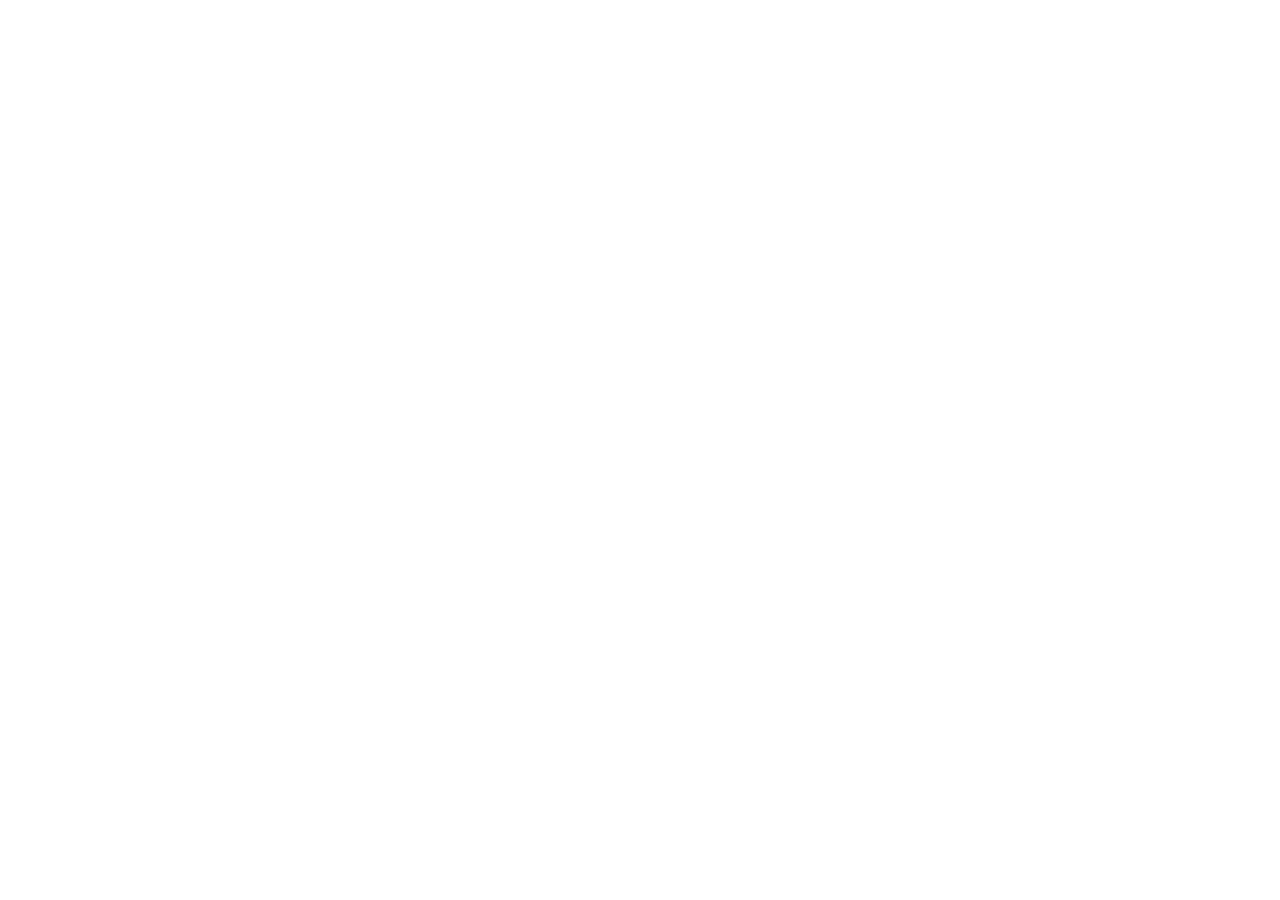
==== product_custom-greenhouse.html @ 76ed7248 "v.1" ====
<!DOCTYPE html>
<html lang="en">

<head>
    <meta charset="UTF-8">
    <meta name="viewport" content="width=device-width, initial-scale=1.0">
    <title>Custom Greenhouses | Sklénikum</title>
</head>

<body>

</body>

</html>
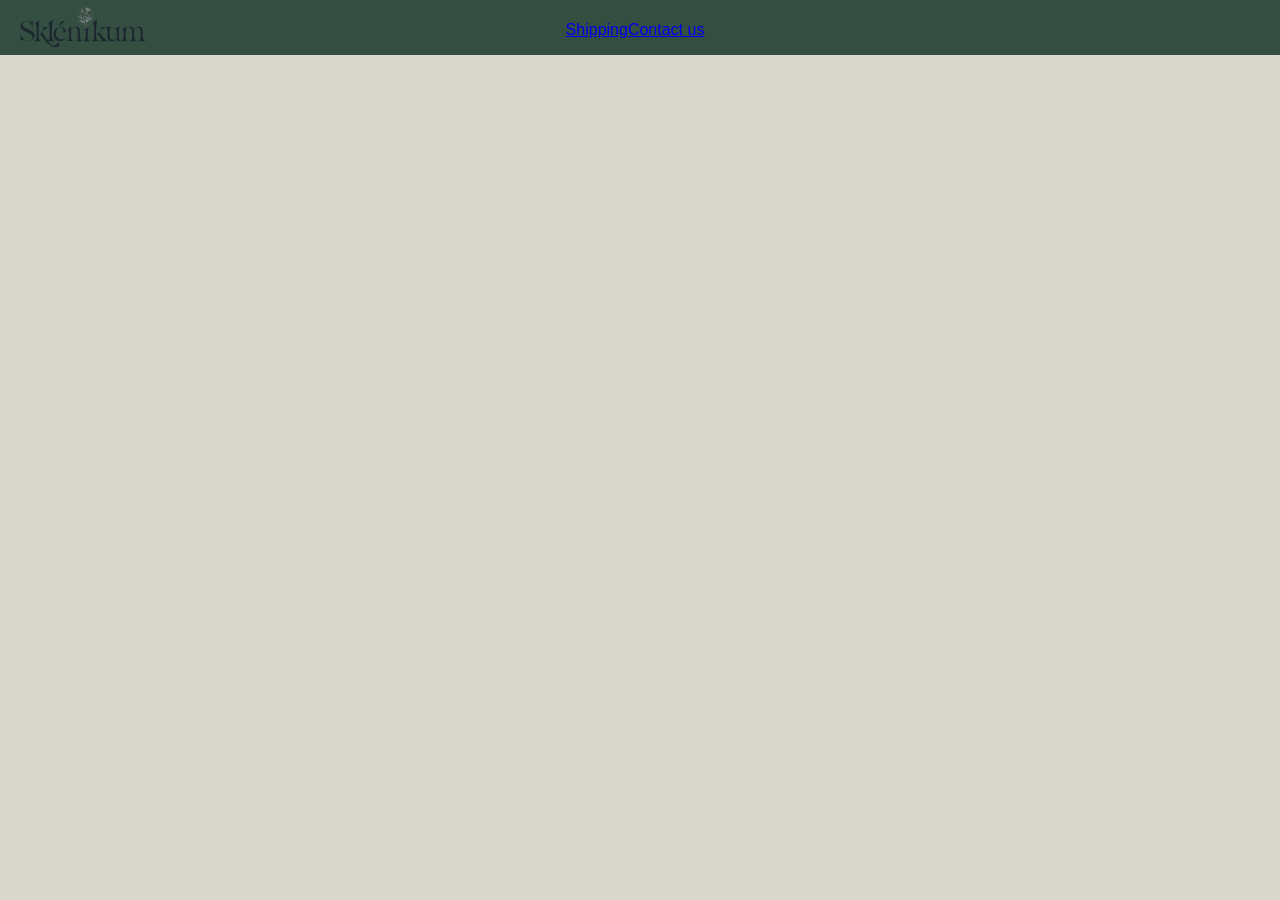
==== commit a0f70b32: "v.2" ====
--- a/product_custom-greenhouse.html
+++ b/product_custom-greenhouse.html
@@ -4,11 +4,20 @@
 <head>
     <meta charset="UTF-8">
     <meta name="viewport" content="width=device-width, initial-scale=1.0">
-    <title>Custom Greenhouses | Sklénikum</title>
+    <title>Build your own | Sklénikum</title>
+    <link rel="stylesheet" href="styles.css">
 </head>
 
 <body>
-
+    <header class="top-bar">
+        <div class="logo">
+            <a href="index.html"><img src="images/logo.svg" alt="Sklénikum" class="site-logo"></a>
+        </div>
+        <nav class="top-nav">
+            <a href="#">Shipping</a>
+            <a href="#">Contact us</a>
+        </nav>
+    </header>
 </body>
 
 </html>
--- a/styles.css
+++ b/styles.css
@@ -0,0 +1,694 @@
+/* Base styles */
+html {
+    scroll-behavior: smooth;
+}
+
+:root {
+    --dust-grey: #dad7cd;
+    --dry-sage: #a3b18a;
+    --fern: #588157;
+    --hunter-green: #3A5A40;
+    --pine-teal: #344e41;
+    --dark-blue: #1C2730;
+    --filler-green: #1B5125;
+}
+
+* {
+    margin: 0;
+    padding: 0;
+    box-sizing: border-box;
+}
+
+body {
+    font-family: 'Inter', sans-serif;
+    background-color: var(--dust-grey);
+    line-height: 1.4;
+    display: flex;
+    flex-direction: column;
+    min-height: 100vh;
+    margin: 0;
+}
+
+
+
+/* ----------------------------------------------------- */
+/* Header */
+/* ----------------------------------------------------- */
+
+
+.top-bar {
+    background-color: var(--pine-teal);
+    color: var(--dry-sage);
+    display: grid;
+    grid-template-columns: 1fr auto 1fr;
+    align-items: center;
+    padding: 0 10px;
+}
+
+.logo {
+    display: flex;
+    flex-direction: column;
+    align-items: flex-start;
+    position: relative;
+    padding-left: 5px;
+    margin: -20px 0 -25px -10px;
+    justify-self: start;
+}
+
+.site-logo {
+    height: 100px;
+    width: auto;
+    display: block;
+}
+
+.header-actions {
+    justify-self: end;
+    display: flex;
+    align-items: center;
+    padding-right: 15px;
+}
+
+.cart-btn {
+    background: none;
+    border: none;
+    color: var(--dry-sage);
+    font-size: 1.2rem;
+    cursor: pointer;
+    position: relative;
+    display: flex;
+    align-items: center;
+    justify-content: center;
+    transition: color 0.2s ease, transform 0.2s ease;
+}
+
+.cart-btn:hover {
+    color: #fff;
+    transform: scale(1.05);
+}
+
+.cart-count {
+    position: absolute;
+    top: -8px;
+    right: -10px;
+    background-color: var(--fern);
+    color: #fff;
+    font-size: 0.7rem;
+    font-weight: 700;
+    min-width: 18px;
+    height: 18px;
+    border-radius: 9px;
+    display: flex;
+    align-items: center;
+    justify-content: center;
+    padding: 0 4px;
+    border: 2px solid var(--pine-teal);
+}
+
+.top-bar-divider {
+    border: none;
+    border-top: 1px solid var(--dust-grey);
+    margin-left: auto;
+    margin-right: auto;
+}
+
+/* ----------------------------------------------------- */
+/* Top Navigation — Dropdown */
+/* ----------------------------------------------------- */
+
+
+.top-nav {
+    display: flex;
+    align-items: center;
+    margin-bottom: -5px;
+    margin-right: 10px;
+}
+
+.nav-list {
+    list-style: none;
+    display: flex;
+    gap: 4px;
+    margin: 0;
+    padding: 0;
+    align-items: center;
+}
+
+.nav-item {
+    position: relative;
+}
+
+.nav-link {
+    display: flex;
+    align-items: center;
+    gap: 6px;
+    color: var(--dry-sage);
+    text-decoration: none;
+    font-size: 0.85rem;
+    font-weight: 500;
+    padding: 6px 12px;
+    border-radius: 8px;
+    transition: background 0.2s, color 0.2s;
+    white-space: nowrap;
+}
+
+.nav-link:hover {
+    background: rgba(255, 255, 255, 0.12);
+    color: #fff;
+}
+
+.nav-arrow {
+    font-size: 0.65rem;
+    transition: transform 0.25s ease;
+}
+
+.nav-item.has-dropdown:hover .nav-arrow {
+    transform: rotate(180deg);
+}
+
+/* Dropdown panel */
+.nav-dropdown {
+    list-style: none;
+    margin: 0;
+    padding: 8px 0;
+    position: absolute;
+    top: calc(100% + 6px);
+    right: 0;
+    min-width: 220px;
+    background: var(--pine-teal);
+    border-radius: 12px;
+    box-shadow: 0 8px 24px rgba(0, 0, 0, 0.35);
+    opacity: 0;
+    pointer-events: none;
+    transform: translateY(-6px);
+    transition: opacity 0.22s ease, transform 0.22s ease;
+    z-index: 100;
+}
+
+.nav-item.has-dropdown:hover .nav-dropdown {
+    opacity: 1;
+    pointer-events: auto;
+    transform: translateY(0);
+}
+
+.nav-dropdown li a {
+    display: block;
+    padding: 9px 18px;
+    color: var(--dry-sage);
+    text-decoration: none;
+    font-size: 0.88rem;
+    transition: background 0.15s, color 0.15s;
+}
+
+.nav-dropdown li a:hover {
+    background: rgba(255, 255, 255, 0.1);
+    color: #fff;
+}
+
+
+/* ----------------------------------------------------- */
+/* Main Content */
+/* ----------------------------------------------------- */
+
+.content {
+    padding: 30px 10px;
+    flex: 1;
+}
+
+/* ----------------------------------------------------- */
+/* Latest Hits Slideshow */
+/* ----------------------------------------------------- */
+
+.latest-hits {
+    margin-bottom: 50px;
+    position: relative;
+    overflow: hidden;
+    border-radius: 20px;
+    padding: 0;
+}
+
+.slideshow-title {
+    position: absolute;
+    top: 0;
+    left: 0;
+    right: 0;
+    z-index: 2;
+    text-align: center;
+    color: #fff;
+    font-size: 2rem;
+    font-weight: 800;
+    padding: 24px 20px 40px;
+    margin: 0;
+    background: linear-gradient(to bottom, rgba(0,0,0,0.5) 0%, transparent 100%);
+    text-shadow: 0 2px 8px rgba(0,0,0,0.5);
+    pointer-events: none;
+}
+
+.slideshow-container {
+    max-width: 100%;
+    aspect-ratio: 16 / 8;
+    position: relative;
+    margin: auto;
+    overflow: hidden;
+    border-radius: 20px;
+}
+
+.mySlides {
+    display: none;
+    height: 100%;
+    align-items: center;
+    justify-content: center;
+    padding: 0;
+}
+
+.mySlides img {
+    height: 100%;
+    width: 100%;
+    object-fit: cover;
+    opacity: 1;
+}
+
+.slide-caption {
+    position: absolute;
+    bottom: 30px;
+    left: 50%;
+    transform: translateX(-50%);
+    color: var(--dry-sage);
+    padding: 12px 30px;
+    border-radius: 40px;
+    font-weight: 700;
+    backdrop-filter: blur(8px);
+    border: 1px solid rgba(163, 177, 138, 0.4);
+    box-shadow: 0 5px 15px rgba(0, 0, 0, 0.5);
+    white-space: nowrap;
+    letter-spacing: 0.5px;
+}
+
+.prev-slide,
+.next-slide {
+    cursor: pointer;
+    position: absolute;
+    top: 50%;
+    width: auto;
+    margin-top: -22px;
+    padding: 20px;
+    color: var(--pine-teal);
+    font-weight: bold;
+    font-size: 24px;
+    transition: 0.3s ease;
+    border-radius: 50%;
+    user-select: none;
+    z-index: 2;
+    display: flex;
+    align-items: center;
+    justify-content: center;
+    width: 2rem;
+    height: 2rem;
+    background: rgba(255, 255, 255, 0.8);
+    box-shadow: 0 4px 12px rgba(0, 0, 0, 0.2);
+    margin-left: 10px;
+    margin-right: 10px;
+}
+
+.prev-slide {
+    left: 0;
+}
+
+.next-slide {
+    right: 0;
+}
+
+.prev-slide:hover,
+.next-slide:hover {
+    background-color: rgba(218, 215, 205, 0.8);
+    color: var(--dark-blue);
+}
+
+.fade {
+    animation-name: fade;
+    animation-duration: 1s;
+}
+
+@keyframes fade {
+    from {
+        opacity: 0.4
+    }
+
+    to {
+        opacity: 1
+    }
+}
+
+/* Mobile adjustments for slideshow */
+@media (max-width: 768px) {
+    .latest-hits {
+        padding: 15px;
+        margin-bottom: 30px;
+    }
+
+    .slideshow-title {
+        font-size: 1.6rem;
+        margin-bottom: 15px;
+    }
+
+    .slideshow-container {
+        height: 280px;
+    }
+
+    .slide-caption {
+        font-size: 0.85rem;
+        padding: 8px 20px;
+        bottom: 15px;
+        white-space: normal;
+        text-align: center;
+        width: 80%;
+    }
+
+    .prev-slide,
+    .next-slide {
+        padding: 12px;
+        font-size: 18px;
+        background: rgba(218, 215, 205, 0.5);
+    }
+}
+
+.section-divider {
+    border: none;
+    height: 1px;
+    background: linear-gradient(to right, transparent, var(--dark-blue), transparent);
+    margin: 40px auto 50px auto;
+    width: 90%;
+    position: relative;
+    overflow: visible;
+}
+
+
+.category {
+    margin-bottom: 40px;
+}
+
+.category-title {
+    text-align: center;
+    color: var(--dark-blue);
+    font-size: 2rem;
+    font-weight: 700;
+    margin-bottom: -5px;
+    text-decoration: underline 1px solid var(--dark-blue);
+    text-underline-offset: 4px;
+}
+
+.subcategory-title {
+    text-align: center;
+    color: var(--filler-green);
+    font-size: 1.3rem;
+    font-weight: 700;
+    margin-bottom: 20px;
+}
+
+
+/*-----------------------------------------------------*/
+/* Product Grid */
+/*-----------------------------------------------------*/
+
+
+.product-grid {
+    display: flex;
+    flex-wrap: wrap;
+    gap: 15px;
+    margin-bottom: 15px;
+}
+
+.row-break {
+    flex-basis: 100%;
+    height: 0;
+}
+
+.product-card {
+    background-color: var(--hunter-green);
+    border-radius: 20px;
+    padding: 12px;
+    display: flex;
+    flex-direction: column;
+    flex: 1 1 min(280px, calc(50% - 7.5px)); /* Increased base size for better wrapping, ensuring min 2 per row */
+    max-width: 100%;
+    transition: transform 0.3s ease, box-shadow 0.3s ease;
+    position: relative;
+}
+
+/* Size variation classes */
+.card-sm {
+    flex-basis: min(220px, calc(50% - 7.5px));
+    max-width: 100%;
+}
+
+.card-md {
+    flex-basis: min(280px, calc(50% - 7.5px));
+    max-width: 100%;
+}
+
+.card-lg {
+    flex-basis: min(350px, calc(50% - 7.5px));
+    max-width: 100%;
+}
+
+.card-link {
+    position: absolute;
+    top: 0;
+    left: 0;
+    width: 100%;
+    height: 100%;
+    z-index: 1;
+}
+
+.product-card:hover {
+    transform: translateY(-8px);
+    box-shadow: 0 12px 24px rgba(0, 0, 0, 0.3);
+}
+
+.image-placeholder {
+    background-color: var(--dust-grey);
+    border-radius: 16px;
+    aspect-ratio: 1 / 0.85;
+    margin-bottom: 10px;
+    overflow: hidden;
+    display: flex;
+    align-items: center;
+    justify-content: center;
+    
+}
+
+.image-placeholder.empty {
+    /* Kept exactly as a pale box based on the design */
+}
+
+.image-placeholder.large {
+    aspect-ratio: 2 / 1;
+}
+
+.product-image {
+    width: 80%;
+    height: 80%;
+    object-fit: cover;
+}
+
+.product-name {
+    font-size: 1.6rem;
+    font-weight: 800;
+    text-align: center;
+    color: var(--dry-sage);
+    margin-bottom: -6px;
+}
+
+.product-price {
+    text-align: center;
+    color: var(--dust-grey);
+    font-size: 1.5rem;
+    font-weight: 400;
+}
+
+.card-divider {
+    border: none;
+    border-top: 1px solid var(--dust-grey);
+    margin-bottom: 8px;
+    width: 90%;
+    margin-left: auto;
+    margin-right: auto;
+    opacity: 0.5;
+}
+
+.product-desc {
+    font-size: 0.9rem;
+    margin-bottom: 12px;
+    flex: 0 1 auto;
+    color: var(--dust-grey);
+    padding: 0 5px;
+    max-height: 3.8em;
+    overflow: hidden;
+    display: -webkit-box;
+    -webkit-line-clamp: 3;
+    -webkit-box-orient: vertical;
+}
+
+.add-to-cart {
+    background: var(--pine-teal);
+    border: 1px solid var(--dust-grey);
+    color: var(--dust-grey);
+    padding: 5px 10px;
+    border-radius: 20px;
+    font-size: 1rem;
+    font-weight: 500;
+    cursor: pointer;
+    display: flex;
+    align-items: center;
+    justify-content: center;
+    gap: 6px;
+    width: 85%;
+    margin: auto auto 0 auto;
+    transition: all 0.2s;
+    white-space: nowrap;
+    position: relative;
+    z-index: 2;
+}
+
+.add-to-cart:hover,
+.custom-build:hover {
+    background-color: rgba(255, 255, 255, 0.1);
+    color: #ffffff;
+    border-color: #ffffff;
+}
+
+
+
+/* Custom Card Layout */
+.custom-card {
+    padding: 12px;
+    flex: 1 1 100%;
+    max-width: 100%; /* Ensure custom card can always take full width */
+}
+
+@media (min-width: 1000px) {
+    .custom-card {
+        flex: 2 1 300px;
+        /* Na velkém displeji se zařadí vedle malých karet */
+    }
+}
+
+.custom-card-bottom {
+    display: flex;
+    align-items: stretch;
+    gap: 12px;
+    padding-top: 5px;
+    flex: 1;
+}
+
+.custom-card-left {
+    flex: 1.1;
+    display: flex;
+    flex-direction: column;
+    align-items: center;
+}
+
+.large-name {
+    margin-bottom: 6px;
+    /* Inherits font size from product-name */
+}
+
+.custom-build {
+    /* Most styles inherited from .add-to-cart */
+    width: 100%;
+    margin-top: auto;
+    padding: 8px 12px;
+    font-size: 1.1rem;
+}
+
+.custom-divider {
+    width: 3px;
+    align-self: stretch;
+    background-color: var(--dust-grey);
+    opacity: 0.7;
+}
+
+.custom-card-right {
+    flex: 1.5;
+    display: flex;
+    align-items: center;
+}
+
+.product-desc-custom {
+    text-align: center;
+    padding: 0;
+    margin-bottom: 0;
+    line-height: 1.3;
+}
+
+/* Footer */
+.site-footer {
+    background-color: var(--dark-blue);
+    color: var(--dry-sage);
+    padding: 15px 20px;
+    font-size: 0.75rem;
+    margin-top: auto;
+}
+
+.site-footer p {
+    margin-bottom: 3px;
+}
+
+/* Responsive Layout */
+@media (min-width: 768px) {
+    body {
+        display: grid;
+        grid-template-columns: 1fr;
+        grid-template-rows: auto auto 1fr auto;
+        grid-template-areas:
+            "header"
+            "divider"
+            "content"
+            "footer";
+        max-width: 1680px;
+        margin: 0 auto;
+        box-shadow: 0 0 50px rgba(0, 0, 0, 0.3);
+    }
+
+    .top-bar {
+        grid-area: header;
+    }
+
+    .top-bar-divider {
+        grid-area: divider;
+        width: 100%;
+        margin: 0;
+    }
+
+
+    .content {
+        grid-area: content;
+        padding: 40px 60px;
+    }
+
+    .site-footer {
+        grid-area: footer;
+    }
+
+    .add-to-cart {
+        padding: 10px 20px;
+        font-size: 1.2rem;
+    }
+
+    .custom-build {
+        padding: 14px 24px;
+        font-size: 1.4rem;
+    }
+
+    .product-name {
+        font-size: 1.9rem;
+    }
+
+    .product-price {
+        font-size: 1.8rem;
+    }
+
+    .product-desc {
+        font-size: 1.05rem;
+    }
+
+
+}
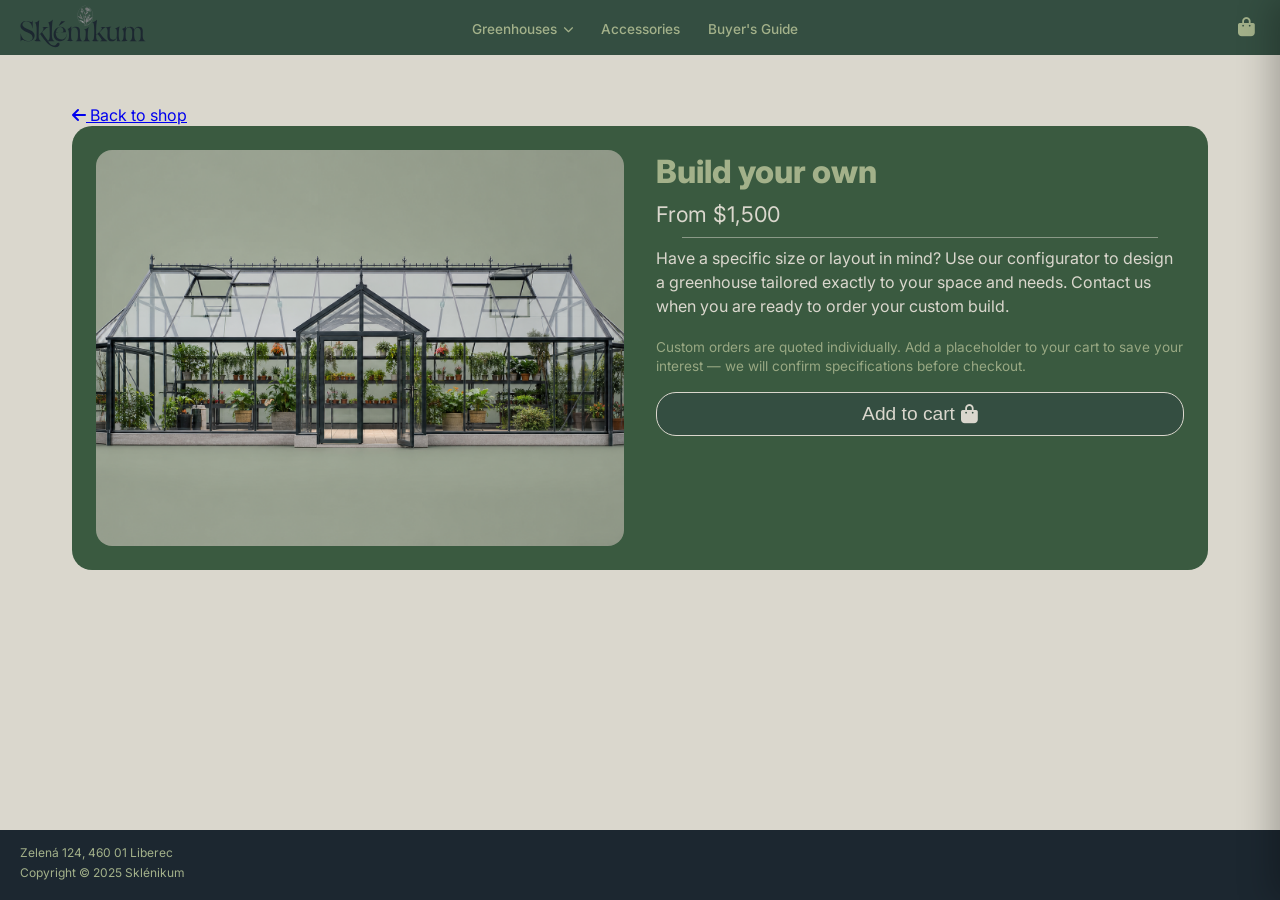
==== commit 1938d87e: "v.3" ====
--- a/product_custom-greenhouse.html
+++ b/product_custom-greenhouse.html
@@ -6,6 +6,12 @@
     <meta name="viewport" content="width=device-width, initial-scale=1.0">
     <title>Build your own | Sklénikum</title>
     <link rel="stylesheet" href="styles.css">
+    <link rel="preconnect" href="https://fonts.googleapis.com">
+    <link rel="preconnect" href="https://fonts.gstatic.com" crossorigin>
+    <link
+        href="https://fonts.googleapis.com/css2?family=Inter:wght@300;400;500;600;700;800&family=Playfair+Display:ital,wght@1,500&display=swap"
+        rel="stylesheet">
+    <link rel="stylesheet" href="https://cdnjs.cloudflare.com/ajax/libs/font-awesome/6.4.0/css/all.min.css">
 </head>
 
 <body>
@@ -14,10 +20,60 @@
             <a href="index.html"><img src="images/logo.svg" alt="Sklénikum" class="site-logo"></a>
         </div>
         <nav class="top-nav">
-            <a href="#">Shipping</a>
-            <a href="#">Contact us</a>
+            <ul class="nav-list">
+                <li class="nav-item has-dropdown">
+                    <a href="index.html#greenhouses" class="nav-link">Greenhouses <i
+                            class="fa-solid fa-chevron-down nav-arrow"></i></a>
+                    <ul class="nav-dropdown">
+                        <li><a href="index.html#polycarbonate">Polycarbonate Greenhouses</a></li>
+                        <li><a href="index.html#glass">Glass Greenhouses</a></li>
+                        <li><a href="index.html#lean-to">Lean-to Greenhouses</a></li>
+                        <li><a href="index.html#mini">Mini &amp; Cold Frames</a></li>
+                        <li><a href="index.html#custom">Custom Greenhouses</a></li>
+                    </ul>
+                </li>
+                <li class="nav-item">
+                    <a href="index.html#accessories" class="nav-link">Accessories</a>
+                </li>
+                <li class="nav-item">
+                    <a href="buyers-guide.html" class="nav-link">Buyer's Guide</a>
+                </li>
+            </ul>
         </nav>
+        <div class="header-actions">
+            <button type="button" class="cart-btn" aria-label="Open shopping cart" aria-expanded="false">
+                <i class="fa-solid fa-bag-shopping"></i>
+                <span class="cart-count" hidden>0</span>
+            </button>
+        </div>
     </header>
+    <hr class="top-bar-divider">
+
+    <main class="content product-page">
+        <a href="index.html#custom" class="back-link"><i class="fa-solid fa-arrow-left"></i> Back to shop</a>
+
+        <article class="product-detail product-detail-custom">
+            <div class="product-detail-image product-detail-image-large">
+                <img src="images/greenhouses/custom.png" alt="Custom Greenhouse" class="product-image">
+            </div>
+            <div class="product-detail-info">
+                <h1 class="product-name">Build your own</h1>
+                <p class="product-price">From $1,500</p>
+                <hr class="card-divider">
+                <p class="product-desc">Have a specific size or layout in mind? Use our configurator to design a greenhouse tailored exactly to your space and needs. Contact us when you are ready to order your custom build.</p>
+                <p class="product-note">Custom orders are quoted individually. Add a placeholder to your cart to save your interest — we will confirm specifications before checkout.</p>
+                <button type="button" class="add-to-cart">Add to cart <i class="fa-solid fa-bag-shopping"></i></button>
+            </div>
+        </article>
+    </main>
+
+    <footer class="site-footer">
+        <p>Zelená 124, 460 01 Liberec</p>
+        <p>Copyright © 2025 Sklénikum</p>
+    </footer>
+
+    <script src="site.js"></script>
+    <script src="cart.js"></script>
 </body>
 
-</html>+</html>
--- a/styles.css
+++ b/styles.css
@@ -43,6 +43,9 @@
     grid-template-columns: 1fr auto 1fr;
     align-items: center;
     padding: 0 10px;
+    position: sticky;
+    top: 0;
+    z-index: 1000;
 }
 
 .logo {
@@ -104,6 +107,416 @@
     border: 2px solid var(--pine-teal);
 }
 
+.cart-count[hidden] {
+    display: none;
+}
+
+/* ----------------------------------------------------- */
+/* Shopping cart panel */
+/* ----------------------------------------------------- */
+
+body.cart-open {
+    overflow: hidden;
+}
+
+.cart-overlay {
+    position: fixed;
+    inset: 0;
+    background: rgba(28, 39, 48, 0.55);
+    z-index: 1100;
+    opacity: 0;
+    pointer-events: none;
+    transition: opacity 0.25s ease;
+}
+
+.cart-overlay.is-open {
+    opacity: 1;
+    pointer-events: auto;
+}
+
+.cart-panel {
+    position: fixed;
+    top: 0;
+    right: 0;
+    width: min(400px, 100%);
+    height: 100vh;
+    background: var(--dust-grey);
+    z-index: 1200;
+    display: flex;
+    flex-direction: column;
+    box-shadow: -8px 0 32px rgba(0, 0, 0, 0.25);
+    transform: translateX(100%);
+    transition: transform 0.3s ease;
+}
+
+.cart-panel.is-open {
+    transform: translateX(0);
+}
+
+.cart-header {
+    display: flex;
+    align-items: center;
+    justify-content: space-between;
+    padding: 20px 20px 16px;
+    background: var(--pine-teal);
+    color: var(--dry-sage);
+}
+
+.cart-title {
+    font-size: 1.25rem;
+    font-weight: 700;
+    margin: 0;
+}
+
+.cart-close {
+    background: none;
+    border: none;
+    color: var(--dry-sage);
+    font-size: 1.25rem;
+    cursor: pointer;
+    padding: 6px;
+    border-radius: 8px;
+    transition: background 0.2s, color 0.2s;
+}
+
+.cart-close:hover {
+    background: rgba(255, 255, 255, 0.12);
+    color: #fff;
+}
+
+.cart-body {
+    flex: 1;
+    overflow-y: auto;
+    padding: 16px;
+}
+
+.cart-empty {
+    text-align: center;
+    color: var(--pine-teal);
+    font-size: 0.95rem;
+    padding: 40px 16px;
+    margin: 0;
+}
+
+.cart-empty[hidden] {
+    display: none;
+}
+
+.cart-items {
+    list-style: none;
+    margin: 0;
+    padding: 0;
+    display: flex;
+    flex-direction: column;
+    gap: 12px;
+}
+
+.cart-item {
+    display: grid;
+    grid-template-columns: 72px 1fr auto;
+    gap: 12px;
+    align-items: start;
+    background: #fff;
+    border-radius: 14px;
+    padding: 10px;
+    box-shadow: 0 2px 8px rgba(0, 0, 0, 0.08);
+}
+
+.cart-item-image {
+    width: 72px;
+    height: 72px;
+    object-fit: cover;
+    border-radius: 10px;
+    background: var(--dust-grey);
+}
+
+.cart-item-details {
+    display: flex;
+    flex-direction: column;
+    gap: 4px;
+    min-width: 0;
+}
+
+.cart-item-name {
+    font-weight: 700;
+    font-size: 0.9rem;
+    color: var(--dark-blue);
+    line-height: 1.2;
+}
+
+.cart-item-price {
+    font-size: 0.85rem;
+    color: var(--fern);
+    font-weight: 600;
+}
+
+.cart-item-qty {
+    display: flex;
+    align-items: center;
+    gap: 8px;
+    margin-top: 4px;
+}
+
+.qty-btn {
+    width: 28px;
+    height: 28px;
+    border: 1px solid var(--dry-sage);
+    background: var(--dust-grey);
+    color: var(--pine-teal);
+    border-radius: 8px;
+    font-size: 1rem;
+    font-weight: 600;
+    cursor: pointer;
+    display: flex;
+    align-items: center;
+    justify-content: center;
+    transition: background 0.15s, color 0.15s;
+}
+
+.qty-btn:hover {
+    background: var(--fern);
+    color: #fff;
+    border-color: var(--fern);
+}
+
+.qty-value {
+    font-weight: 700;
+    min-width: 1.25rem;
+    text-align: center;
+    color: var(--dark-blue);
+}
+
+.cart-item-remove {
+    background: none;
+    border: none;
+    color: var(--pine-teal);
+    cursor: pointer;
+    padding: 6px;
+    opacity: 0.7;
+    transition: opacity 0.15s, color 0.15s;
+}
+
+.cart-item-remove:hover {
+    opacity: 1;
+    color: #c0392b;
+}
+
+.cart-footer {
+    padding: 16px 20px 24px;
+    border-top: 1px solid rgba(52, 78, 65, 0.2);
+    background: #fff;
+    display: flex;
+    flex-direction: column;
+    gap: 10px;
+}
+
+.cart-footer[hidden] {
+    display: none;
+}
+
+.cart-subtotal-row {
+    display: flex;
+    justify-content: space-between;
+    font-size: 1.1rem;
+    font-weight: 700;
+    color: var(--dark-blue);
+}
+
+.cart-checkout-btn {
+    background: var(--fern);
+    color: #fff;
+    border: none;
+    padding: 14px 20px;
+    border-radius: 12px;
+    font-size: 1rem;
+    font-weight: 600;
+    cursor: pointer;
+    transition: background 0.2s, transform 0.15s;
+}
+
+.cart-checkout-btn:hover {
+    background: var(--hunter-green);
+    transform: translateY(-1px);
+}
+
+.cart-clear-btn {
+    background: none;
+    border: none;
+    color: var(--pine-teal);
+    font-size: 0.85rem;
+    cursor: pointer;
+    text-decoration: underline;
+    padding: 4px;
+}
+
+.cart-clear-btn:hover {
+    color: var(--dark-blue);
+}
+
+.add-to-cart.added {
+    background: var(--fern);
+    border-color: var(--fern);
+    color: #fff;
+}
+
+.card-qty-control {
+    display: flex;
+    align-items: center;
+    justify-content: center;
+    gap: 14px;
+    width: 85%;
+    margin: auto auto 0 auto;
+    padding: 0;
+    background: none;
+    border: none;
+    position: relative;
+    z-index: 2;
+}
+
+.card-qty-btn {
+    flex-shrink: 0;
+    border: none;
+    background: none;
+    color: var(--dry-sage);
+    font-size: 1.5rem;
+    font-weight: 600;
+    line-height: 1;
+    cursor: pointer;
+    padding: 2px 6px;
+    transition: color 0.15s, transform 0.1s;
+    font-family: inherit;
+}
+
+.card-qty-btn:hover {
+    color: #fff;
+}
+
+.card-qty-btn:active {
+    transform: scale(0.92);
+}
+
+.card-qty-value {
+    font-weight: 700;
+    font-size: 1.15rem;
+    min-width: 1.5rem;
+    text-align: center;
+    color: var(--dust-grey);
+}
+
+/* Cart confirmation modals */
+.cart-modal {
+    position: fixed;
+    inset: 0;
+    z-index: 1300;
+    display: flex;
+    align-items: center;
+    justify-content: center;
+    padding: 20px;
+}
+
+.cart-modal[hidden] {
+    display: none;
+}
+
+.cart-modal-backdrop {
+    position: absolute;
+    inset: 0;
+    background: rgba(28, 39, 48, 0.6);
+}
+
+.cart-modal-box {
+    position: relative;
+    width: min(400px, 100%);
+    background: #fff;
+    border-radius: 20px;
+    padding: 24px;
+    box-shadow: 0 16px 48px rgba(0, 0, 0, 0.25);
+    animation: modal-in 0.25s ease;
+}
+
+@keyframes modal-in {
+    from {
+        opacity: 0;
+        transform: scale(0.95) translateY(8px);
+    }
+
+    to {
+        opacity: 1;
+        transform: scale(1) translateY(0);
+    }
+}
+
+.cart-modal-title {
+    font-size: 1.2rem;
+    font-weight: 700;
+    color: var(--dark-blue);
+    margin: 0 0 10px;
+}
+
+.cart-modal-text {
+    font-size: 0.95rem;
+    color: var(--pine-teal);
+    line-height: 1.5;
+    margin: 0 0 20px;
+}
+
+.cart-modal-actions {
+    display: flex;
+    gap: 10px;
+    justify-content: flex-end;
+}
+
+.cart-modal-actions-stack {
+    flex-direction: column;
+}
+
+.cart-modal-btn {
+    border: none;
+    border-radius: 12px;
+    padding: 12px 18px;
+    font-size: 0.95rem;
+    font-weight: 600;
+    cursor: pointer;
+    transition: background 0.2s, color 0.2s, transform 0.15s;
+    font-family: inherit;
+}
+
+.cart-modal-actions-stack .cart-modal-btn {
+    width: 100%;
+    text-align: center;
+}
+
+.cart-modal-btn-primary {
+    background: var(--fern);
+    color: #fff;
+}
+
+.cart-modal-btn-primary:hover {
+    background: var(--hunter-green);
+}
+
+.cart-modal-btn-secondary {
+    background: var(--dust-grey);
+    color: var(--pine-teal);
+}
+
+.cart-modal-btn-secondary:hover {
+    background: #ccc9c0;
+}
+
+.cart-modal-btn-danger {
+    background: #c0392b;
+    color: #fff;
+}
+
+.cart-modal-btn-danger:hover {
+    background: #a93226;
+}
+
+body.modal-open {
+    overflow: hidden;
+}
+
 .top-bar-divider {
     border: none;
     border-top: 1px solid var(--dust-grey);
@@ -155,12 +568,23 @@
     color: #fff;
 }
 
+.nav-link-active,
+.nav-link.nav-link-active {
+    background: rgba(255, 255, 255, 0.15);
+    color: #fff;
+}
+
 .nav-arrow {
     font-size: 0.65rem;
     transition: transform 0.25s ease;
 }
 
-.nav-item.has-dropdown:hover .nav-arrow {
+@media (hover: hover) {
+    .nav-item.has-dropdown:hover .nav-arrow {
+        transform: rotate(180deg);
+    }
+}
+.nav-item.has-dropdown.active .nav-arrow {
     transform: rotate(180deg);
 }
 
@@ -183,7 +607,25 @@
     z-index: 100;
 }
 
-.nav-item.has-dropdown:hover .nav-dropdown {
+/* Invisible bridge to keep dropdown open when moving mouse */
+.nav-dropdown::before {
+    content: '';
+    position: absolute;
+    top: -15px;
+    left: 0;
+    right: 0;
+    height: 15px;
+    background: transparent;
+}
+
+@media (hover: hover) {
+    .nav-item.has-dropdown:hover .nav-dropdown {
+        opacity: 1;
+        pointer-events: auto;
+        transform: translateY(0);
+    }
+}
+.nav-item.has-dropdown.active .nav-dropdown {
     opacity: 1;
     pointer-events: auto;
     transform: translateY(0);
@@ -232,13 +674,12 @@
     right: 0;
     z-index: 2;
     text-align: center;
-    color: #fff;
+    color: var(--dust-grey);
     font-size: 2rem;
     font-weight: 800;
     padding: 24px 20px 40px;
     margin: 0;
-    background: linear-gradient(to bottom, rgba(0,0,0,0.5) 0%, transparent 100%);
-    text-shadow: 0 2px 8px rgba(0,0,0,0.5);
+    background: linear-gradient(to bottom, rgba(0, 0, 0, 0.5) 0%, transparent 100%);
     pointer-events: none;
 }
 
@@ -410,15 +851,31 @@
 
 
 .product-grid {
-    display: flex;
-    flex-wrap: wrap;
-    gap: 15px;
+    display: grid;
+    grid-template-columns: repeat(2, minmax(0, 1fr));
+    gap: 12px;
     margin-bottom: 15px;
+    width: 100%;
+    justify-items: center;
+}
+
+@media (min-width: 520px) {
+    .product-grid {
+        grid-template-columns: repeat(auto-fit, minmax(240px, 1fr));
+        gap: 15px;
+        justify-items: center;
+    }
+}
+
+@media (min-width: 900px) {
+    .product-grid {
+        grid-template-columns: repeat(auto-fit, minmax(260px, 1fr));
+        gap: 18px;
+    }
 }
 
 .row-break {
-    flex-basis: 100%;
-    height: 0;
+    display: none;
 }
 
 .product-card {
@@ -427,26 +884,29 @@
     padding: 12px;
     display: flex;
     flex-direction: column;
-    flex: 1 1 min(280px, calc(50% - 7.5px)); /* Increased base size for better wrapping, ensuring min 2 per row */
-    max-width: 100%;
+    width: 100%;
+    min-width: 0;
+    justify-self: center;
     transition: transform 0.3s ease, box-shadow 0.3s ease;
     position: relative;
 }
 
-/* Size variation classes */
-.card-sm {
-    flex-basis: min(220px, calc(50% - 7.5px));
-    max-width: 100%;
-}
-
-.card-md {
-    flex-basis: min(280px, calc(50% - 7.5px));
-    max-width: 100%;
-}
-
+@media (min-width: 520px) {
+    .product-card {
+        width: min(100%, 520px);
+    }
+}
+
+@media (min-width: 1200px) {
+    .product-card {
+        width: min(100%, 580px);
+    }
+}
+
+.card-sm,
+.card-md,
 .card-lg {
-    flex-basis: min(350px, calc(50% - 7.5px));
-    max-width: 100%;
+    width: 100%;
 }
 
 .card-link {
@@ -472,21 +932,20 @@
     display: flex;
     align-items: center;
     justify-content: center;
-    
-}
-
-.image-placeholder.empty {
-    /* Kept exactly as a pale box based on the design */
-}
+    object-fit: cover;
+}
+
+
 
 .image-placeholder.large {
     aspect-ratio: 2 / 1;
 }
 
 .product-image {
-    width: 80%;
-    height: 80%;
-    object-fit: cover;
+    width: 100%;
+    height: 100%;
+    object-fit: contain;
+    display: block;
 }
 
 .product-name {
@@ -519,7 +978,7 @@
     margin-bottom: 12px;
     flex: 0 1 auto;
     color: var(--dust-grey);
-    padding: 0 5px;
+    padding: 0 45px;
     max-height: 3.8em;
     overflow: hidden;
     display: -webkit-box;
@@ -560,15 +1019,10 @@
 /* Custom Card Layout */
 .custom-card {
     padding: 12px;
-    flex: 1 1 100%;
-    max-width: 100%; /* Ensure custom card can always take full width */
-}
-
-@media (min-width: 1000px) {
-    .custom-card {
-        flex: 2 1 300px;
-        /* Na velkém displeji se zařadí vedle malých karet */
-    }
+    grid-column: 1 / -1;
+    max-width: 720px;
+    width: 100%;
+    justify-self: center;
 }
 
 .custom-card-bottom {
@@ -664,6 +1118,10 @@
         padding: 40px 60px;
     }
 
+    .content.product-page {
+        padding: 48px 72px 64px;
+    }
+
     .site-footer {
         grid-area: footer;
     }
@@ -679,16 +1137,728 @@
     }
 
     .product-name {
-        font-size: 1.9rem;
+        font-size: 1.5rem;
     }
 
     .product-price {
-        font-size: 1.8rem;
+        font-size: 1.35rem;
     }
 
     .product-desc {
+        font-size: 0.95rem;
+    }
+}
+
+/* Compact product cards on narrow viewports */
+@media (max-width: 519px) {
+    .product-card,
+    .card-sm,
+    .card-md,
+    .card-lg {
+        max-width: none;
+        justify-self: stretch;
+        padding: 10px;
+        border-radius: 16px;
+    }
+
+    .product-name {
         font-size: 1.05rem;
     }
 
-
+    .product-price {
+        font-size: 1.1rem;
+    }
+
+    .product-desc {
+        font-size: 0.75rem;
+        padding: 0 6px;
+        max-height: 3.2em;
+    }
+
+    .image-placeholder {
+        aspect-ratio: 1 / 0.72;
+        border-radius: 12px;
+        margin-bottom: 8px;
+    }
+
+    .add-to-cart {
+        width: 100%;
+        font-size: 0.85rem;
+        padding: 6px 8px;
+    }
+
+    .card-qty-control {
+        width: 100%;
+        gap: 10px;
+    }
+
+    .card-qty-btn {
+        font-size: 1.35rem;
+    }
+}
+
+/* Mobile responsive styles for header */
+@media (max-width: 767px) {
+    .top-bar {
+        display: grid;
+        grid-template-columns: 1fr auto;
+        grid-template-rows: auto auto;
+        grid-template-areas:
+            "logo cart"
+            "nav nav";
+        padding: 10px 15px;
+        gap: 8px 0;
+    }
+
+    .logo {
+        grid-area: logo;
+        justify-self: start;
+    }
+
+    .header-actions {
+        grid-area: cart;
+        justify-self: end;
+    }
+
+    .top-nav {
+        grid-area: nav;
+        justify-self: center;
+        margin: 5px 0 5px 0;
+        width: 100%;
+        display: flex;
+        justify-content: center;
+    }
+
+    .nav-list {
+        display: flex;
+        justify-content: space-around;
+        gap: 5px;
+        width: 100%;
+        padding: 0;
+    }
+
+    .nav-link {
+        font-size: 0.9rem;
+        padding: 6px 10px;
+    }
+
+    .nav-item {
+        position: static;
+    }
+
+    .nav-dropdown {
+        left: 15px;
+        right: 15px;
+        transform: translateY(-6px);
+        width: calc(100% - 30px);
+        min-width: 0;
+    }
+
+    .nav-item.has-dropdown.active .nav-dropdown {
+        transform: translateY(0);
+    }
+}
+
+/* ----------------------------------------------------- */
+/* Buyer's guide page */
+/* ----------------------------------------------------- */
+
+.guide-page {
+    max-width: 900px;
+    margin: 0 auto;
+}
+
+.guide-hero {
+    text-align: center;
+    margin-bottom: 48px;
+}
+
+.guide-hero-title {
+    font-size: 2.2rem;
+    font-weight: 800;
+    color: var(--dark-blue);
+    margin-bottom: 12px;
+    text-decoration: underline 1px solid var(--dark-blue);
+    text-underline-offset: 6px;
+}
+
+.guide-hero-lead {
+    font-size: 1.1rem;
+    color: var(--pine-teal);
+    line-height: 1.6;
+    max-width: 560px;
+    margin: 0 auto;
+}
+
+.guide-section {
+    margin-bottom: 40px;
+}
+
+.guide-section-title {
+    font-size: 1.35rem;
+    font-weight: 700;
+    color: var(--filler-green);
+    margin-bottom: 20px;
+    text-align: center;
+}
+
+.guide-text {
+    color: var(--pine-teal);
+    line-height: 1.6;
+    margin-bottom: 16px;
+    text-align: center;
+}
+
+.guide-list {
+    list-style: none;
+    padding: 0;
+    display: flex;
+    flex-direction: column;
+    gap: 14px;
+}
+
+.guide-list li {
+    background: #fff;
+    border-radius: 14px;
+    padding: 16px 20px;
+    color: var(--pine-teal);
+    line-height: 1.5;
+    box-shadow: 0 2px 10px rgba(0, 0, 0, 0.06);
+}
+
+.guide-list strong {
+    color: var(--dark-blue);
+}
+
+.guide-cards {
+    display: grid;
+    grid-template-columns: repeat(auto-fit, minmax(240px, 1fr));
+    gap: 16px;
+}
+
+.guide-card {
+    background: var(--hunter-green);
+    border-radius: 20px;
+    padding: 20px;
+    color: var(--dust-grey);
+    display: flex;
+    flex-direction: column;
+}
+
+.guide-card h3 {
+    font-size: 1.2rem;
+    color: var(--dry-sage);
+    margin-bottom: 10px;
+}
+
+.guide-card p {
+    font-size: 0.9rem;
+    line-height: 1.5;
+    flex: 1;
+    margin-bottom: 14px;
+}
+
+.guide-link {
+    color: var(--dust-grey);
+    text-decoration: none;
+    font-weight: 600;
+    font-size: 0.9rem;
+    display: inline-flex;
+    align-items: center;
+    gap: 6px;
+    transition: color 0.2s;
+}
+
+.guide-link:hover {
+    color: #fff;
+}
+
+.guide-cta-btn {
+    display: block;
+    width: fit-content;
+    margin: 0 auto;
+    background: var(--fern);
+    color: #fff;
+    text-decoration: none;
+    padding: 14px 28px;
+    border-radius: 20px;
+    font-weight: 600;
+    transition: background 0.2s, transform 0.15s;
+}
+
+.guide-cta-btn:hover {
+    background: var(--hunter-green);
+    transform: translateY(-2px);
+}
+
+.guide-cta-btn-secondary {
+    background: var(--pine-teal);
+}
+
+.guide-cta-btn-secondary:hover {
+    background: var(--hunter-green);
+}
+
+.guide-section-custom {
+    text-align: center;
+}
+
+/* ----------------------------------------------------- */
+/* Product detail page (e-shop) */
+/* ----------------------------------------------------- */
+
+.product-page {
+    max-width: min(1680px, 100%);
+    margin: 0 auto;
+    width: 100%;
+}
+
+.product-breadcrumb {
+    display: flex;
+    flex-wrap: wrap;
+    align-items: center;
+    gap: 6px;
+    font-size: 0.85rem;
+    margin-bottom: 20px;
+    color: var(--pine-teal);
+}
+
+.product-breadcrumb a {
+    color: var(--pine-teal);
+    text-decoration: none;
+    font-weight: 500;
+}
+
+.product-breadcrumb a:hover {
+    color: var(--fern);
+    text-decoration: underline;
+}
+
+.breadcrumb-sep {
+    opacity: 0.5;
+}
+
+#breadcrumb-current {
+    font-weight: 600;
+    color: var(--dark-blue);
+}
+
+.product-shop {
+    display: grid;
+    grid-template-columns: 1.55fr 1fr;
+    gap: 56px;
+    background: #fff;
+    border-radius: 24px;
+    padding: 48px 56px 56px;
+    box-shadow: 0 12px 40px rgba(28, 39, 48, 0.12);
+    align-items: start;
+    width: 100%;
+    min-height: min(75vh, 900px);
+}
+
+.product-shop-gallery {
+    position: sticky;
+    top: 120px;
+    min-width: 0;
+}
+
+/* Product image gallery */
+.product-gallery {
+    width: 100%;
+}
+
+.product-gallery-viewport {
+    position: relative;
+    background: var(--dust-grey);
+    border-radius: 20px;
+    overflow: hidden;
+    aspect-ratio: 1 / 1;
+    max-height: min(62vh, 680px);
+    width: 100%;
+}
+
+.product-gallery-track {
+    position: relative;
+    width: 100%;
+    height: 100%;
+}
+
+.product-gallery-slide {
+    position: absolute;
+    inset: 0;
+    opacity: 0;
+    pointer-events: none;
+    transition: opacity 0.35s ease;
+    background: var(--dust-grey);
+}
+
+.product-gallery-slide.is-active {
+    opacity: 1;
+    pointer-events: auto;
+    z-index: 1;
+}
+
+.product-gallery-slide .product-gallery-img,
+.product-gallery-slide .product-image {
+    width: 100%;
+    height: 100%;
+    object-fit: cover;
+    object-position: center center;
+    display: block;
+}
+
+.product-gallery-arrow {
+    position: absolute;
+    top: 50%;
+    transform: translateY(-50%);
+    z-index: 3;
+    width: 44px;
+    height: 44px;
+    border: none;
+    border-radius: 50%;
+    background: rgba(255, 255, 255, 0.92);
+    color: var(--pine-teal);
+    font-size: 1rem;
+    cursor: pointer;
+    display: flex;
+    align-items: center;
+    justify-content: center;
+    box-shadow: 0 4px 14px rgba(0, 0, 0, 0.15);
+    transition: background 0.2s, color 0.2s, transform 0.15s;
+}
+
+.product-gallery-arrow:hover {
+    background: #fff;
+    color: var(--fern);
+}
+
+.product-gallery-prev {
+    left: 14px;
+}
+
+.product-gallery-next {
+    right: 14px;
+}
+
+.product-gallery-thumbs {
+    display: flex;
+    gap: 10px;
+    margin-top: 14px;
+    flex-wrap: wrap;
+    justify-content: center;
+    padding: 10px;
+    background: var(--dust-grey);
+    border-radius: 14px;
+}
+
+.product-gallery-thumb {
+    flex: 0 0 88px;
+    width: 88px;
+    height: 88px;
+    padding: 0;
+    border: 2px solid transparent;
+    border-radius: 10px;
+    overflow: hidden;
+    cursor: pointer;
+    background: var(--dust-grey);
+    transition: border-color 0.2s, opacity 0.2s;
+    opacity: 0.75;
+}
+
+.product-gallery-thumb img {
+    width: 100%;
+    height: 100%;
+    object-fit: cover;
+    object-position: center center;
+    display: block;
+    background: var(--dust-grey);
+}
+
+.product-gallery-thumb:hover {
+    opacity: 0.9;
+}
+
+.product-gallery-thumb.is-active {
+    border-color: var(--fern);
+    opacity: 1;
+}
+
+.product-shop-badge {
+    display: inline-block;
+    font-size: 0.75rem;
+    font-weight: 700;
+    text-transform: uppercase;
+    letter-spacing: 0.04em;
+    color: var(--fern);
+    background: rgba(88, 129, 87, 0.12);
+    padding: 5px 10px;
+    border-radius: 6px;
+    margin-bottom: 10px;
+}
+
+.product-shop-info .product-name {
+    font-size: clamp(1.85rem, 3.5vw, 2.75rem);
+    font-weight: 800;
+    text-align: left;
+    color: var(--dark-blue);
+    margin-bottom: 8px;
+    line-height: 1.15;
+}
+
+.product-shop-price {
+    font-size: clamp(2rem, 4vw, 3rem);
+    font-weight: 700;
+    color: var(--fern);
+    text-align: left;
+    margin-bottom: 16px;
+}
+
+.product-shop-desc {
+    color: var(--pine-teal);
+    font-size: 1rem;
+    line-height: 1.6;
+    margin-bottom: 20px;
+    padding: 0;
+    max-height: none;
+    display: block;
+}
+
+.product-features {
+    list-style: none;
+    padding: 0;
+    margin: 0 0 24px;
+    display: flex;
+    flex-direction: column;
+    gap: 10px;
+}
+
+.product-features li {
+    display: flex;
+    align-items: flex-start;
+    gap: 10px;
+    font-size: 0.92rem;
+    color: var(--pine-teal);
+    line-height: 1.4;
+}
+
+.product-features i {
+    color: var(--fern);
+    margin-top: 3px;
+    flex-shrink: 0;
+}
+
+.product-shop-actions {
+    padding: 20px 0;
+    border-top: 1px solid var(--dust-grey);
+    border-bottom: 1px solid var(--dust-grey);
+    margin-bottom: 20px;
+}
+
+.product-shop-buy {
+    display: flex;
+    align-items: center;
+    gap: 20px;
+    flex-wrap: wrap;
+}
+
+.product-shop-qty-label {
+    font-size: 0.9rem;
+    font-weight: 600;
+    color: var(--pine-teal);
+    min-width: 4.5rem;
+}
+
+.product-shop-buy:not(:has(.card-qty-control)) .product-shop-qty-label {
+    display: none;
+}
+
+.product-shop-info .add-to-cart.product-shop-add {
+    width: auto;
+    min-width: 200px;
+    margin: 0;
+    padding: 12px 28px;
+    font-size: 1rem;
+    background: var(--fern);
+    border-color: var(--fern);
+    color: #fff;
+}
+
+.product-shop-info .add-to-cart.product-shop-add:hover {
+    background: var(--hunter-green);
+    border-color: var(--hunter-green);
+}
+
+.product-shop-info .card-qty-control {
+    width: auto;
+    margin: 0;
+    justify-content: flex-start;
+    gap: 16px;
+}
+
+.product-shop-info .card-qty-btn {
+    color: var(--pine-teal);
+    font-size: 1.75rem;
+}
+
+.product-shop-info .card-qty-btn:hover {
+    color: var(--fern);
+}
+
+.product-shop-info .card-qty-value {
+    color: var(--dark-blue);
+    font-size: 1.25rem;
+    min-width: 2rem;
+}
+
+.product-shop-meta {
+    list-style: none;
+    padding: 0;
+    margin: 0;
+    display: flex;
+    flex-direction: column;
+    gap: 10px;
+}
+
+.product-shop-meta li {
+    display: flex;
+    align-items: center;
+    gap: 10px;
+    font-size: 0.88rem;
+    color: var(--pine-teal);
+}
+
+.product-shop-meta i {
+    color: var(--fern);
+    width: 1.1rem;
+    text-align: center;
+}
+
+.product-note {
+    font-size: 0.85rem;
+    color: var(--dry-sage);
+    opacity: 0.9;
+    margin-bottom: 16px;
+    line-height: 1.4;
+}
+
+/* Legacy product detail (custom greenhouse page) */
+.product-detail:not(.product-shop) {
+    display: grid;
+    grid-template-columns: 1fr 1fr;
+    gap: 32px;
+    background: var(--hunter-green);
+    border-radius: 20px;
+    padding: 24px;
+    align-items: start;
+}
+
+.product-detail-image {
+    background: var(--dust-grey);
+    border-radius: 16px;
+    overflow: hidden;
+    aspect-ratio: 1 / 0.9;
+}
+
+.product-detail-image-large {
+    aspect-ratio: 4 / 3;
+}
+
+.product-detail-image .product-image {
+    width: 100%;
+    height: 100%;
+    object-fit: cover;
+}
+
+.product-detail-info:not(.product-shop-info) .product-name {
+    font-size: 2rem;
+    text-align: left;
+    margin-bottom: 4px;
+}
+
+.product-detail-info:not(.product-shop-info) .product-price {
+    text-align: left;
+    margin-bottom: 8px;
+}
+
+.product-detail-info:not(.product-shop-info) .product-desc {
+    padding: 0;
+    max-height: none;
+    -webkit-line-clamp: unset;
+    display: block;
+    margin-bottom: 20px;
+    font-size: 1rem;
+    line-height: 1.5;
+}
+
+.product-detail-info:not(.product-shop-info) .add-to-cart,
+.product-detail-info:not(.product-shop-info) .card-qty-control {
+    width: 100%;
+    margin: 0;
+}
+
+@media (max-width: 900px) {
+    .product-shop {
+        grid-template-columns: 1fr;
+        padding: 28px 24px 32px;
+        gap: 32px;
+        min-height: 0;
+    }
+
+    .product-shop-gallery {
+        position: static;
+    }
+
+    .product-gallery-viewport {
+        aspect-ratio: 1 / 1;
+        max-height: 70vw;
+    }
+
+    .product-gallery-thumb {
+        flex: 0 0 72px;
+        width: 72px;
+        height: 72px;
+    }
+}
+
+@media (max-width: 768px) {
+    .product-page {
+        max-width: 100%;
+    }
+
+    .product-shop {
+        padding: 20px;
+        gap: 24px;
+    }
+
+    .product-gallery-arrow {
+        width: 36px;
+        height: 36px;
+        font-size: 0.85rem;
+    }
+
+    .product-gallery-prev {
+        left: 8px;
+    }
+
+    .product-gallery-next {
+        right: 8px;
+    }
+
+    .product-shop-buy {
+        flex-direction: column;
+        align-items: flex-start;
+        gap: 12px;
+    }
+
+    .product-shop-info .add-to-cart.product-shop-add {
+        width: 100%;
+    }
+
+    .product-detail:not(.product-shop) {
+        grid-template-columns: 1fr;
+    }
+
+    .guide-hero-title {
+        font-size: 1.75rem;
+    }
 }
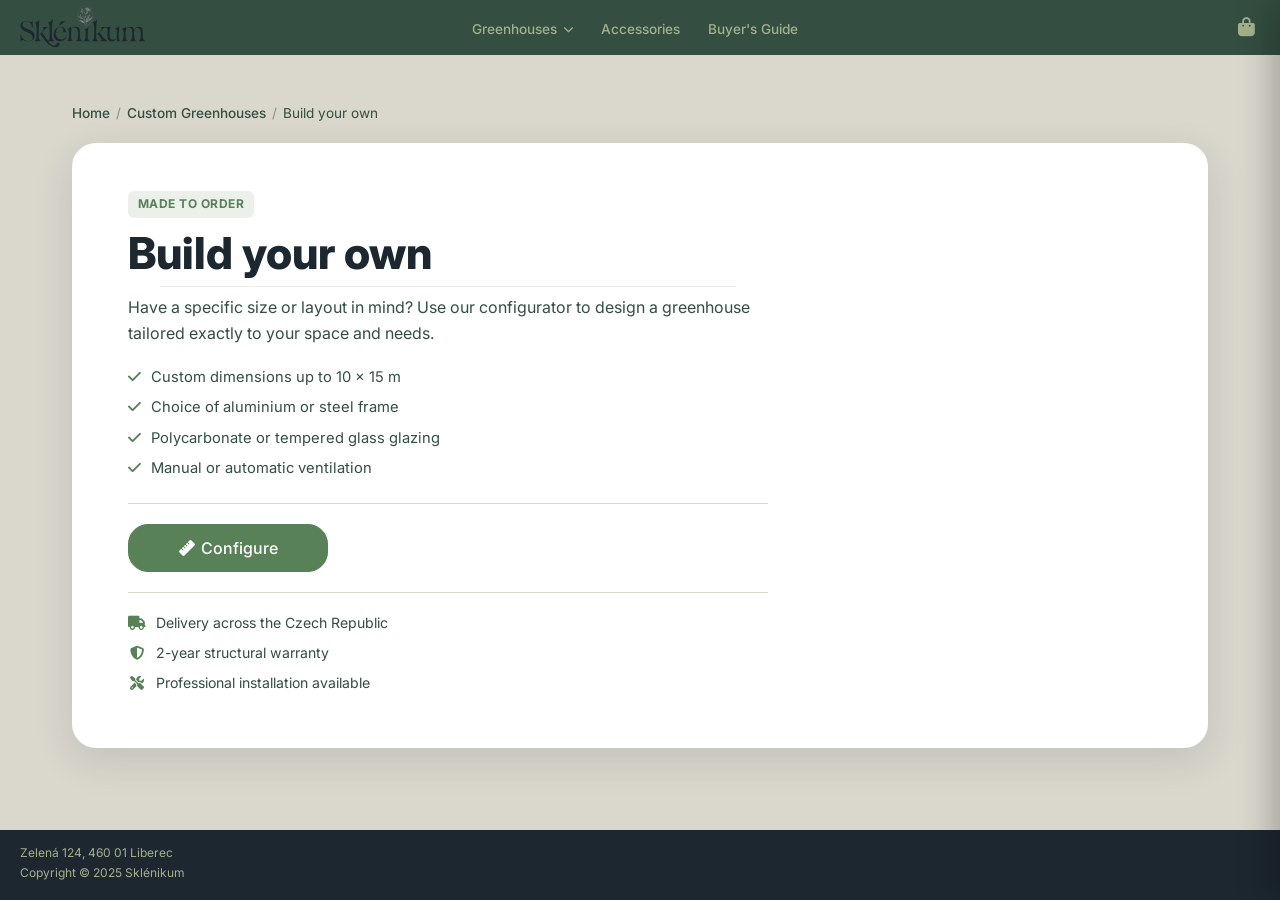
==== commit 29b26125: "v.4" ====
--- a/product_custom-greenhouse.html
+++ b/product_custom-greenhouse.html
@@ -50,19 +50,42 @@
     <hr class="top-bar-divider">
 
     <main class="content product-page">
-        <a href="index.html#custom" class="back-link"><i class="fa-solid fa-arrow-left"></i> Back to shop</a>
+        <nav class="product-breadcrumb" aria-label="Breadcrumb">
+            <a href="index.html">Home</a>
+            <span class="breadcrumb-sep">/</span>
+            <a href="index.html#custom">Custom Greenhouses</a>
+            <span class="breadcrumb-sep">/</span>
+            <span>Build your own</span>
+        </nav>
 
         <article class="product-detail product-detail-custom">
-            <div class="product-detail-image product-detail-image-large">
-                <img src="images/greenhouses/custom.png" alt="Custom Greenhouse" class="product-image">
-            </div>
-            <div class="product-detail-info">
+            <div class="product-detail-info product-shop-info" style="max-width:640px">
+                <span class="product-shop-badge">Made to order</span>
                 <h1 class="product-name">Build your own</h1>
-                <p class="product-price">From $1,500</p>
                 <hr class="card-divider">
-                <p class="product-desc">Have a specific size or layout in mind? Use our configurator to design a greenhouse tailored exactly to your space and needs. Contact us when you are ready to order your custom build.</p>
-                <p class="product-note">Custom orders are quoted individually. Add a placeholder to your cart to save your interest — we will confirm specifications before checkout.</p>
-                <button type="button" class="add-to-cart">Add to cart <i class="fa-solid fa-bag-shopping"></i></button>
+
+                <p class="product-desc product-shop-desc">Have a specific size or layout in mind? Use our configurator to design a greenhouse tailored exactly to your space and needs.</p>
+
+                <ul class="product-features">
+                    <li><i class="fa-solid fa-check"></i> Custom dimensions up to 10 × 15 m</li>
+                    <li><i class="fa-solid fa-check"></i> Choice of aluminium or steel frame</li>
+                    <li><i class="fa-solid fa-check"></i> Polycarbonate or tempered glass glazing</li>
+                    <li><i class="fa-solid fa-check"></i> Manual or automatic ventilation</li>
+                </ul>
+
+                <div class="product-shop-actions">
+                    <div class="product-shop-buy">
+                        <a href="custom_greenhouse.html" class="add-to-cart product-shop-add">
+                            <i class="fa-solid fa-ruler"></i> Configure
+                        </a>
+                    </div>
+                </div>
+
+                <ul class="product-shop-meta">
+                    <li><i class="fa-solid fa-truck"></i> Delivery across the Czech Republic</li>
+                    <li><i class="fa-solid fa-shield-halved"></i> 2-year structural warranty</li>
+                    <li><i class="fa-solid fa-screwdriver-wrench"></i> Professional installation available</li>
+                </ul>
             </div>
         </article>
     </main>
--- a/styles.css
+++ b/styles.css
@@ -1,1864 +1,2252 @@
-/* Base styles */
-html {
-    scroll-behavior: smooth;
-}
-
-:root {
-    --dust-grey: #dad7cd;
-    --dry-sage: #a3b18a;
-    --fern: #588157;
-    --hunter-green: #3A5A40;
-    --pine-teal: #344e41;
-    --dark-blue: #1C2730;
-    --filler-green: #1B5125;
-}
-
-* {
-    margin: 0;
-    padding: 0;
-    box-sizing: border-box;
-}
-
-body {
-    font-family: 'Inter', sans-serif;
-    background-color: var(--dust-grey);
-    line-height: 1.4;
-    display: flex;
-    flex-direction: column;
-    min-height: 100vh;
-    margin: 0;
-}
-
-
-
-/* ----------------------------------------------------- */
-/* Header */
-/* ----------------------------------------------------- */
-
-
-.top-bar {
-    background-color: var(--pine-teal);
-    color: var(--dry-sage);
-    display: grid;
-    grid-template-columns: 1fr auto 1fr;
-    align-items: center;
-    padding: 0 10px;
-    position: sticky;
-    top: 0;
-    z-index: 1000;
-}
-
-.logo {
-    display: flex;
-    flex-direction: column;
-    align-items: flex-start;
-    position: relative;
-    padding-left: 5px;
-    margin: -20px 0 -25px -10px;
-    justify-self: start;
-}
-
-.site-logo {
-    height: 100px;
-    width: auto;
-    display: block;
-}
-
-.header-actions {
-    justify-self: end;
-    display: flex;
-    align-items: center;
-    padding-right: 15px;
-}
-
-.cart-btn {
-    background: none;
-    border: none;
-    color: var(--dry-sage);
-    font-size: 1.2rem;
-    cursor: pointer;
-    position: relative;
-    display: flex;
-    align-items: center;
-    justify-content: center;
-    transition: color 0.2s ease, transform 0.2s ease;
-}
-
-.cart-btn:hover {
-    color: #fff;
-    transform: scale(1.05);
-}
-
-.cart-count {
-    position: absolute;
-    top: -8px;
-    right: -10px;
-    background-color: var(--fern);
-    color: #fff;
-    font-size: 0.7rem;
-    font-weight: 700;
-    min-width: 18px;
-    height: 18px;
-    border-radius: 9px;
-    display: flex;
-    align-items: center;
-    justify-content: center;
-    padding: 0 4px;
-    border: 2px solid var(--pine-teal);
-}
-
-.cart-count[hidden] {
-    display: none;
-}
-
-/* ----------------------------------------------------- */
-/* Shopping cart panel */
-/* ----------------------------------------------------- */
-
-body.cart-open {
-    overflow: hidden;
-}
-
-.cart-overlay {
-    position: fixed;
-    inset: 0;
-    background: rgba(28, 39, 48, 0.55);
-    z-index: 1100;
-    opacity: 0;
-    pointer-events: none;
-    transition: opacity 0.25s ease;
-}
-
-.cart-overlay.is-open {
-    opacity: 1;
-    pointer-events: auto;
-}
-
-.cart-panel {
-    position: fixed;
-    top: 0;
-    right: 0;
-    width: min(400px, 100%);
-    height: 100vh;
-    background: var(--dust-grey);
-    z-index: 1200;
-    display: flex;
-    flex-direction: column;
-    box-shadow: -8px 0 32px rgba(0, 0, 0, 0.25);
-    transform: translateX(100%);
-    transition: transform 0.3s ease;
-}
-
-.cart-panel.is-open {
-    transform: translateX(0);
-}
-
-.cart-header {
-    display: flex;
-    align-items: center;
-    justify-content: space-between;
-    padding: 20px 20px 16px;
-    background: var(--pine-teal);
-    color: var(--dry-sage);
-}
-
-.cart-title {
-    font-size: 1.25rem;
-    font-weight: 700;
-    margin: 0;
-}
-
-.cart-close {
-    background: none;
-    border: none;
-    color: var(--dry-sage);
-    font-size: 1.25rem;
-    cursor: pointer;
-    padding: 6px;
-    border-radius: 8px;
-    transition: background 0.2s, color 0.2s;
-}
-
-.cart-close:hover {
-    background: rgba(255, 255, 255, 0.12);
-    color: #fff;
-}
-
-.cart-body {
-    flex: 1;
-    overflow-y: auto;
-    padding: 16px;
-}
-
-.cart-empty {
-    text-align: center;
-    color: var(--pine-teal);
-    font-size: 0.95rem;
-    padding: 40px 16px;
-    margin: 0;
-}
-
-.cart-empty[hidden] {
-    display: none;
-}
-
-.cart-items {
-    list-style: none;
-    margin: 0;
-    padding: 0;
-    display: flex;
-    flex-direction: column;
-    gap: 12px;
-}
-
-.cart-item {
-    display: grid;
-    grid-template-columns: 72px 1fr auto;
-    gap: 12px;
-    align-items: start;
-    background: #fff;
-    border-radius: 14px;
-    padding: 10px;
-    box-shadow: 0 2px 8px rgba(0, 0, 0, 0.08);
-}
-
-.cart-item-image {
-    width: 72px;
-    height: 72px;
-    object-fit: cover;
-    border-radius: 10px;
-    background: var(--dust-grey);
-}
-
-.cart-item-details {
-    display: flex;
-    flex-direction: column;
-    gap: 4px;
-    min-width: 0;
-}
-
-.cart-item-name {
-    font-weight: 700;
-    font-size: 0.9rem;
-    color: var(--dark-blue);
-    line-height: 1.2;
-}
-
-.cart-item-price {
-    font-size: 0.85rem;
-    color: var(--fern);
-    font-weight: 600;
-}
-
-.cart-item-qty {
-    display: flex;
-    align-items: center;
-    gap: 8px;
-    margin-top: 4px;
-}
-
-.qty-btn {
-    width: 28px;
-    height: 28px;
-    border: 1px solid var(--dry-sage);
-    background: var(--dust-grey);
-    color: var(--pine-teal);
-    border-radius: 8px;
-    font-size: 1rem;
-    font-weight: 600;
-    cursor: pointer;
-    display: flex;
-    align-items: center;
-    justify-content: center;
-    transition: background 0.15s, color 0.15s;
-}
-
-.qty-btn:hover {
-    background: var(--fern);
-    color: #fff;
-    border-color: var(--fern);
-}
-
-.qty-value {
-    font-weight: 700;
-    min-width: 1.25rem;
-    text-align: center;
-    color: var(--dark-blue);
-}
-
-.cart-item-remove {
-    background: none;
-    border: none;
-    color: var(--pine-teal);
-    cursor: pointer;
-    padding: 6px;
-    opacity: 0.7;
-    transition: opacity 0.15s, color 0.15s;
-}
-
-.cart-item-remove:hover {
-    opacity: 1;
-    color: #c0392b;
-}
-
-.cart-footer {
-    padding: 16px 20px 24px;
-    border-top: 1px solid rgba(52, 78, 65, 0.2);
-    background: #fff;
-    display: flex;
-    flex-direction: column;
-    gap: 10px;
-}
-
-.cart-footer[hidden] {
-    display: none;
-}
-
-.cart-subtotal-row {
-    display: flex;
-    justify-content: space-between;
-    font-size: 1.1rem;
-    font-weight: 700;
-    color: var(--dark-blue);
-}
-
-.cart-checkout-btn {
-    background: var(--fern);
-    color: #fff;
-    border: none;
-    padding: 14px 20px;
-    border-radius: 12px;
-    font-size: 1rem;
-    font-weight: 600;
-    cursor: pointer;
-    transition: background 0.2s, transform 0.15s;
-}
-
-.cart-checkout-btn:hover {
-    background: var(--hunter-green);
-    transform: translateY(-1px);
-}
-
-.cart-clear-btn {
-    background: none;
-    border: none;
-    color: var(--pine-teal);
-    font-size: 0.85rem;
-    cursor: pointer;
-    text-decoration: underline;
-    padding: 4px;
-}
-
-.cart-clear-btn:hover {
-    color: var(--dark-blue);
-}
-
-.add-to-cart.added {
-    background: var(--fern);
-    border-color: var(--fern);
-    color: #fff;
-}
-
-.card-qty-control {
-    display: flex;
-    align-items: center;
-    justify-content: center;
-    gap: 14px;
-    width: 85%;
-    margin: auto auto 0 auto;
-    padding: 0;
-    background: none;
-    border: none;
-    position: relative;
-    z-index: 2;
-}
-
-.card-qty-btn {
-    flex-shrink: 0;
-    border: none;
-    background: none;
-    color: var(--dry-sage);
-    font-size: 1.5rem;
-    font-weight: 600;
-    line-height: 1;
-    cursor: pointer;
-    padding: 2px 6px;
-    transition: color 0.15s, transform 0.1s;
-    font-family: inherit;
-}
-
-.card-qty-btn:hover {
-    color: #fff;
-}
-
-.card-qty-btn:active {
-    transform: scale(0.92);
-}
-
-.card-qty-value {
-    font-weight: 700;
-    font-size: 1.15rem;
-    min-width: 1.5rem;
-    text-align: center;
-    color: var(--dust-grey);
-}
-
-/* Cart confirmation modals */
-.cart-modal {
-    position: fixed;
-    inset: 0;
-    z-index: 1300;
-    display: flex;
-    align-items: center;
-    justify-content: center;
-    padding: 20px;
-}
-
-.cart-modal[hidden] {
-    display: none;
-}
-
-.cart-modal-backdrop {
-    position: absolute;
-    inset: 0;
-    background: rgba(28, 39, 48, 0.6);
-}
-
-.cart-modal-box {
-    position: relative;
-    width: min(400px, 100%);
-    background: #fff;
-    border-radius: 20px;
-    padding: 24px;
-    box-shadow: 0 16px 48px rgba(0, 0, 0, 0.25);
-    animation: modal-in 0.25s ease;
-}
-
-@keyframes modal-in {
-    from {
-        opacity: 0;
-        transform: scale(0.95) translateY(8px);
-    }
-
-    to {
-        opacity: 1;
-        transform: scale(1) translateY(0);
-    }
-}
-
-.cart-modal-title {
-    font-size: 1.2rem;
-    font-weight: 700;
-    color: var(--dark-blue);
-    margin: 0 0 10px;
-}
-
-.cart-modal-text {
-    font-size: 0.95rem;
-    color: var(--pine-teal);
-    line-height: 1.5;
-    margin: 0 0 20px;
-}
-
-.cart-modal-actions {
-    display: flex;
-    gap: 10px;
-    justify-content: flex-end;
-}
-
-.cart-modal-actions-stack {
-    flex-direction: column;
-}
-
-.cart-modal-btn {
-    border: none;
-    border-radius: 12px;
-    padding: 12px 18px;
-    font-size: 0.95rem;
-    font-weight: 600;
-    cursor: pointer;
-    transition: background 0.2s, color 0.2s, transform 0.15s;
-    font-family: inherit;
-}
-
-.cart-modal-actions-stack .cart-modal-btn {
-    width: 100%;
-    text-align: center;
-}
-
-.cart-modal-btn-primary {
-    background: var(--fern);
-    color: #fff;
-}
-
-.cart-modal-btn-primary:hover {
-    background: var(--hunter-green);
-}
-
-.cart-modal-btn-secondary {
-    background: var(--dust-grey);
-    color: var(--pine-teal);
-}
-
-.cart-modal-btn-secondary:hover {
-    background: #ccc9c0;
-}
-
-.cart-modal-btn-danger {
-    background: #c0392b;
-    color: #fff;
-}
-
-.cart-modal-btn-danger:hover {
-    background: #a93226;
-}
-
-body.modal-open {
-    overflow: hidden;
-}
-
-.top-bar-divider {
-    border: none;
-    border-top: 1px solid var(--dust-grey);
-    margin-left: auto;
-    margin-right: auto;
-}
-
-/* ----------------------------------------------------- */
-/* Top Navigation — Dropdown */
-/* ----------------------------------------------------- */
-
-
-.top-nav {
-    display: flex;
-    align-items: center;
-    margin-bottom: -5px;
-    margin-right: 10px;
-}
-
-.nav-list {
-    list-style: none;
-    display: flex;
-    gap: 4px;
-    margin: 0;
-    padding: 0;
-    align-items: center;
-}
-
-.nav-item {
-    position: relative;
-}
-
-.nav-link {
-    display: flex;
-    align-items: center;
-    gap: 6px;
-    color: var(--dry-sage);
-    text-decoration: none;
-    font-size: 0.85rem;
-    font-weight: 500;
-    padding: 6px 12px;
-    border-radius: 8px;
-    transition: background 0.2s, color 0.2s;
-    white-space: nowrap;
-}
-
-.nav-link:hover {
-    background: rgba(255, 255, 255, 0.12);
-    color: #fff;
-}
-
-.nav-link-active,
-.nav-link.nav-link-active {
-    background: rgba(255, 255, 255, 0.15);
-    color: #fff;
-}
-
-.nav-arrow {
-    font-size: 0.65rem;
-    transition: transform 0.25s ease;
-}
-
-@media (hover: hover) {
-    .nav-item.has-dropdown:hover .nav-arrow {
-        transform: rotate(180deg);
-    }
-}
-.nav-item.has-dropdown.active .nav-arrow {
-    transform: rotate(180deg);
-}
-
-/* Dropdown panel */
-.nav-dropdown {
-    list-style: none;
-    margin: 0;
-    padding: 8px 0;
-    position: absolute;
-    top: calc(100% + 6px);
-    right: 0;
-    min-width: 220px;
-    background: var(--pine-teal);
-    border-radius: 12px;
-    box-shadow: 0 8px 24px rgba(0, 0, 0, 0.35);
-    opacity: 0;
-    pointer-events: none;
-    transform: translateY(-6px);
-    transition: opacity 0.22s ease, transform 0.22s ease;
-    z-index: 100;
-}
-
-/* Invisible bridge to keep dropdown open when moving mouse */
-.nav-dropdown::before {
-    content: '';
-    position: absolute;
-    top: -15px;
-    left: 0;
-    right: 0;
-    height: 15px;
-    background: transparent;
-}
-
-@media (hover: hover) {
-    .nav-item.has-dropdown:hover .nav-dropdown {
-        opacity: 1;
-        pointer-events: auto;
-        transform: translateY(0);
-    }
-}
-.nav-item.has-dropdown.active .nav-dropdown {
-    opacity: 1;
-    pointer-events: auto;
-    transform: translateY(0);
-}
-
-.nav-dropdown li a {
-    display: block;
-    padding: 9px 18px;
-    color: var(--dry-sage);
-    text-decoration: none;
-    font-size: 0.88rem;
-    transition: background 0.15s, color 0.15s;
-}
-
-.nav-dropdown li a:hover {
-    background: rgba(255, 255, 255, 0.1);
-    color: #fff;
-}
-
-
-/* ----------------------------------------------------- */
-/* Main Content */
-/* ----------------------------------------------------- */
-
-.content {
-    padding: 30px 10px;
-    flex: 1;
-}
-
-/* ----------------------------------------------------- */
-/* Latest Hits Slideshow */
-/* ----------------------------------------------------- */
-
-.latest-hits {
-    margin-bottom: 50px;
-    position: relative;
-    overflow: hidden;
-    border-radius: 20px;
-    padding: 0;
-}
-
-.slideshow-title {
-    position: absolute;
-    top: 0;
-    left: 0;
-    right: 0;
-    z-index: 2;
-    text-align: center;
-    color: var(--dust-grey);
-    font-size: 2rem;
-    font-weight: 800;
-    padding: 24px 20px 40px;
-    margin: 0;
-    background: linear-gradient(to bottom, rgba(0, 0, 0, 0.5) 0%, transparent 100%);
-    pointer-events: none;
-}
-
-.slideshow-container {
-    max-width: 100%;
-    aspect-ratio: 16 / 8;
-    position: relative;
-    margin: auto;
-    overflow: hidden;
-    border-radius: 20px;
-}
-
-.mySlides {
-    display: none;
-    height: 100%;
-    align-items: center;
-    justify-content: center;
-    padding: 0;
-}
-
-.mySlides img {
-    height: 100%;
-    width: 100%;
-    object-fit: cover;
-    opacity: 1;
-}
-
-.slide-caption {
-    position: absolute;
-    bottom: 30px;
-    left: 50%;
-    transform: translateX(-50%);
-    color: var(--dry-sage);
-    padding: 12px 30px;
-    border-radius: 40px;
-    font-weight: 700;
-    backdrop-filter: blur(8px);
-    border: 1px solid rgba(163, 177, 138, 0.4);
-    box-shadow: 0 5px 15px rgba(0, 0, 0, 0.5);
-    white-space: nowrap;
-    letter-spacing: 0.5px;
-}
-
-.prev-slide,
-.next-slide {
-    cursor: pointer;
-    position: absolute;
-    top: 50%;
-    width: auto;
-    margin-top: -22px;
-    padding: 20px;
-    color: var(--pine-teal);
-    font-weight: bold;
-    font-size: 24px;
-    transition: 0.3s ease;
-    border-radius: 50%;
-    user-select: none;
-    z-index: 2;
-    display: flex;
-    align-items: center;
-    justify-content: center;
-    width: 2rem;
-    height: 2rem;
-    background: rgba(255, 255, 255, 0.8);
-    box-shadow: 0 4px 12px rgba(0, 0, 0, 0.2);
-    margin-left: 10px;
-    margin-right: 10px;
-}
-
-.prev-slide {
-    left: 0;
-}
-
-.next-slide {
-    right: 0;
-}
-
-.prev-slide:hover,
-.next-slide:hover {
-    background-color: rgba(218, 215, 205, 0.8);
-    color: var(--dark-blue);
-}
-
-.fade {
-    animation-name: fade;
-    animation-duration: 1s;
-}
-
-@keyframes fade {
-    from {
-        opacity: 0.4
-    }
-
-    to {
-        opacity: 1
-    }
-}
-
-/* Mobile adjustments for slideshow */
-@media (max-width: 768px) {
-    .latest-hits {
-        padding: 15px;
-        margin-bottom: 30px;
-    }
-
-    .slideshow-title {
-        font-size: 1.6rem;
-        margin-bottom: 15px;
-    }
-
-    .slideshow-container {
-        height: 280px;
-    }
-
-    .slide-caption {
-        font-size: 0.85rem;
-        padding: 8px 20px;
-        bottom: 15px;
-        white-space: normal;
-        text-align: center;
-        width: 80%;
-    }
-
-    .prev-slide,
-    .next-slide {
-        padding: 12px;
-        font-size: 18px;
-        background: rgba(218, 215, 205, 0.5);
-    }
-}
-
-.section-divider {
-    border: none;
-    height: 1px;
-    background: linear-gradient(to right, transparent, var(--dark-blue), transparent);
-    margin: 40px auto 50px auto;
-    width: 90%;
-    position: relative;
-    overflow: visible;
-}
-
-
-.category {
-    margin-bottom: 40px;
-}
-
-.category-title {
-    text-align: center;
-    color: var(--dark-blue);
-    font-size: 2rem;
-    font-weight: 700;
-    margin-bottom: -5px;
-    text-decoration: underline 1px solid var(--dark-blue);
-    text-underline-offset: 4px;
-}
-
-.subcategory-title {
-    text-align: center;
-    color: var(--filler-green);
-    font-size: 1.3rem;
-    font-weight: 700;
-    margin-bottom: 20px;
-}
-
-
-/*-----------------------------------------------------*/
-/* Product Grid */
-/*-----------------------------------------------------*/
-
-
-.product-grid {
-    display: grid;
-    grid-template-columns: repeat(2, minmax(0, 1fr));
-    gap: 12px;
-    margin-bottom: 15px;
-    width: 100%;
-    justify-items: center;
-}
-
-@media (min-width: 520px) {
-    .product-grid {
-        grid-template-columns: repeat(auto-fit, minmax(240px, 1fr));
-        gap: 15px;
-        justify-items: center;
-    }
-}
-
-@media (min-width: 900px) {
-    .product-grid {
-        grid-template-columns: repeat(auto-fit, minmax(260px, 1fr));
-        gap: 18px;
-    }
-}
-
-.row-break {
-    display: none;
-}
-
-.product-card {
-    background-color: var(--hunter-green);
-    border-radius: 20px;
-    padding: 12px;
-    display: flex;
-    flex-direction: column;
-    width: 100%;
-    min-width: 0;
-    justify-self: center;
-    transition: transform 0.3s ease, box-shadow 0.3s ease;
-    position: relative;
-}
-
-@media (min-width: 520px) {
-    .product-card {
-        width: min(100%, 520px);
-    }
-}
-
-@media (min-width: 1200px) {
-    .product-card {
-        width: min(100%, 580px);
-    }
-}
-
-.card-sm,
-.card-md,
-.card-lg {
-    width: 100%;
-}
-
-.card-link {
-    position: absolute;
-    top: 0;
-    left: 0;
-    width: 100%;
-    height: 100%;
-    z-index: 1;
-}
-
-.product-card:hover {
-    transform: translateY(-8px);
-    box-shadow: 0 12px 24px rgba(0, 0, 0, 0.3);
-}
-
-.image-placeholder {
-    background-color: var(--dust-grey);
-    border-radius: 16px;
-    aspect-ratio: 1 / 0.85;
-    margin-bottom: 10px;
-    overflow: hidden;
-    display: flex;
-    align-items: center;
-    justify-content: center;
-    object-fit: cover;
-}
-
-
-
-.image-placeholder.large {
-    aspect-ratio: 2 / 1;
-}
-
-.product-image {
-    width: 100%;
-    height: 100%;
-    object-fit: contain;
-    display: block;
-}
-
-.product-name {
-    font-size: 1.6rem;
-    font-weight: 800;
-    text-align: center;
-    color: var(--dry-sage);
-    margin-bottom: -6px;
-}
-
-.product-price {
-    text-align: center;
-    color: var(--dust-grey);
-    font-size: 1.5rem;
-    font-weight: 400;
-}
-
-.card-divider {
-    border: none;
-    border-top: 1px solid var(--dust-grey);
-    margin-bottom: 8px;
-    width: 90%;
-    margin-left: auto;
-    margin-right: auto;
-    opacity: 0.5;
-}
-
-.product-desc {
-    font-size: 0.9rem;
-    margin-bottom: 12px;
-    flex: 0 1 auto;
-    color: var(--dust-grey);
-    padding: 0 45px;
-    max-height: 3.8em;
-    overflow: hidden;
-    display: -webkit-box;
-    -webkit-line-clamp: 3;
-    -webkit-box-orient: vertical;
-}
-
-.add-to-cart {
-    background: var(--pine-teal);
-    border: 1px solid var(--dust-grey);
-    color: var(--dust-grey);
-    padding: 5px 10px;
-    border-radius: 20px;
-    font-size: 1rem;
-    font-weight: 500;
-    cursor: pointer;
-    display: flex;
-    align-items: center;
-    justify-content: center;
-    gap: 6px;
-    width: 85%;
-    margin: auto auto 0 auto;
-    transition: all 0.2s;
-    white-space: nowrap;
-    position: relative;
-    z-index: 2;
-}
-
-.add-to-cart:hover,
-.custom-build:hover {
-    background-color: rgba(255, 255, 255, 0.1);
-    color: #ffffff;
-    border-color: #ffffff;
-}
-
-
-
-/* Custom Card Layout */
-.custom-card {
-    padding: 12px;
-    grid-column: 1 / -1;
-    max-width: 720px;
-    width: 100%;
-    justify-self: center;
-}
-
-.custom-card-bottom {
-    display: flex;
-    align-items: stretch;
-    gap: 12px;
-    padding-top: 5px;
-    flex: 1;
-}
-
-.custom-card-left {
-    flex: 1.1;
-    display: flex;
-    flex-direction: column;
-    align-items: center;
-}
-
-.large-name {
-    margin-bottom: 6px;
-    /* Inherits font size from product-name */
-}
-
-.custom-build {
-    /* Most styles inherited from .add-to-cart */
-    width: 100%;
-    margin-top: auto;
-    padding: 8px 12px;
-    font-size: 1.1rem;
-}
-
-.custom-divider {
-    width: 3px;
-    align-self: stretch;
-    background-color: var(--dust-grey);
-    opacity: 0.7;
-}
-
-.custom-card-right {
-    flex: 1.5;
-    display: flex;
-    align-items: center;
-}
-
-.product-desc-custom {
-    text-align: center;
-    padding: 0;
-    margin-bottom: 0;
-    line-height: 1.3;
-}
-
-/* Footer */
-.site-footer {
-    background-color: var(--dark-blue);
-    color: var(--dry-sage);
-    padding: 15px 20px;
-    font-size: 0.75rem;
-    margin-top: auto;
-}
-
-.site-footer p {
-    margin-bottom: 3px;
-}
-
-/* Responsive Layout */
-@media (min-width: 768px) {
-    body {
-        display: grid;
-        grid-template-columns: 1fr;
-        grid-template-rows: auto auto 1fr auto;
-        grid-template-areas:
-            "header"
-            "divider"
-            "content"
-            "footer";
-        max-width: 1680px;
-        margin: 0 auto;
-        box-shadow: 0 0 50px rgba(0, 0, 0, 0.3);
-    }
-
-    .top-bar {
-        grid-area: header;
-    }
-
-    .top-bar-divider {
-        grid-area: divider;
-        width: 100%;
-        margin: 0;
-    }
-
-
-    .content {
-        grid-area: content;
-        padding: 40px 60px;
-    }
-
-    .content.product-page {
-        padding: 48px 72px 64px;
-    }
-
-    .site-footer {
-        grid-area: footer;
-    }
-
-    .add-to-cart {
-        padding: 10px 20px;
-        font-size: 1.2rem;
-    }
-
-    .custom-build {
-        padding: 14px 24px;
-        font-size: 1.4rem;
-    }
-
-    .product-name {
-        font-size: 1.5rem;
-    }
-
-    .product-price {
-        font-size: 1.35rem;
-    }
-
-    .product-desc {
-        font-size: 0.95rem;
-    }
-}
-
-/* Compact product cards on narrow viewports */
-@media (max-width: 519px) {
-    .product-card,
-    .card-sm,
-    .card-md,
-    .card-lg {
-        max-width: none;
-        justify-self: stretch;
-        padding: 10px;
-        border-radius: 16px;
-    }
-
-    .product-name {
-        font-size: 1.05rem;
-    }
-
-    .product-price {
-        font-size: 1.1rem;
-    }
-
-    .product-desc {
-        font-size: 0.75rem;
-        padding: 0 6px;
-        max-height: 3.2em;
-    }
-
-    .image-placeholder {
-        aspect-ratio: 1 / 0.72;
-        border-radius: 12px;
-        margin-bottom: 8px;
-    }
-
-    .add-to-cart {
-        width: 100%;
-        font-size: 0.85rem;
-        padding: 6px 8px;
-    }
-
-    .card-qty-control {
-        width: 100%;
-        gap: 10px;
-    }
-
-    .card-qty-btn {
-        font-size: 1.35rem;
-    }
-}
-
-/* Mobile responsive styles for header */
-@media (max-width: 767px) {
-    .top-bar {
-        display: grid;
-        grid-template-columns: 1fr auto;
-        grid-template-rows: auto auto;
-        grid-template-areas:
-            "logo cart"
-            "nav nav";
-        padding: 10px 15px;
-        gap: 8px 0;
-    }
-
-    .logo {
-        grid-area: logo;
-        justify-self: start;
-    }
-
-    .header-actions {
-        grid-area: cart;
-        justify-self: end;
-    }
-
-    .top-nav {
-        grid-area: nav;
-        justify-self: center;
-        margin: 5px 0 5px 0;
-        width: 100%;
-        display: flex;
-        justify-content: center;
-    }
-
-    .nav-list {
-        display: flex;
-        justify-content: space-around;
-        gap: 5px;
-        width: 100%;
-        padding: 0;
-    }
-
-    .nav-link {
-        font-size: 0.9rem;
-        padding: 6px 10px;
-    }
-
-    .nav-item {
-        position: static;
-    }
-
-    .nav-dropdown {
-        left: 15px;
-        right: 15px;
-        transform: translateY(-6px);
-        width: calc(100% - 30px);
-        min-width: 0;
-    }
-
-    .nav-item.has-dropdown.active .nav-dropdown {
-        transform: translateY(0);
-    }
-}
-
-/* ----------------------------------------------------- */
-/* Buyer's guide page */
-/* ----------------------------------------------------- */
-
-.guide-page {
-    max-width: 900px;
-    margin: 0 auto;
-}
-
-.guide-hero {
-    text-align: center;
-    margin-bottom: 48px;
-}
-
-.guide-hero-title {
-    font-size: 2.2rem;
-    font-weight: 800;
-    color: var(--dark-blue);
-    margin-bottom: 12px;
-    text-decoration: underline 1px solid var(--dark-blue);
-    text-underline-offset: 6px;
-}
-
-.guide-hero-lead {
-    font-size: 1.1rem;
-    color: var(--pine-teal);
-    line-height: 1.6;
-    max-width: 560px;
-    margin: 0 auto;
-}
-
-.guide-section {
-    margin-bottom: 40px;
-}
-
-.guide-section-title {
-    font-size: 1.35rem;
-    font-weight: 700;
-    color: var(--filler-green);
-    margin-bottom: 20px;
-    text-align: center;
-}
-
-.guide-text {
-    color: var(--pine-teal);
-    line-height: 1.6;
-    margin-bottom: 16px;
-    text-align: center;
-}
-
-.guide-list {
-    list-style: none;
-    padding: 0;
-    display: flex;
-    flex-direction: column;
-    gap: 14px;
-}
-
-.guide-list li {
-    background: #fff;
-    border-radius: 14px;
-    padding: 16px 20px;
-    color: var(--pine-teal);
-    line-height: 1.5;
-    box-shadow: 0 2px 10px rgba(0, 0, 0, 0.06);
-}
-
-.guide-list strong {
-    color: var(--dark-blue);
-}
-
-.guide-cards {
-    display: grid;
-    grid-template-columns: repeat(auto-fit, minmax(240px, 1fr));
-    gap: 16px;
-}
-
-.guide-card {
-    background: var(--hunter-green);
-    border-radius: 20px;
-    padding: 20px;
-    color: var(--dust-grey);
-    display: flex;
-    flex-direction: column;
-}
-
-.guide-card h3 {
-    font-size: 1.2rem;
-    color: var(--dry-sage);
-    margin-bottom: 10px;
-}
-
-.guide-card p {
-    font-size: 0.9rem;
-    line-height: 1.5;
-    flex: 1;
-    margin-bottom: 14px;
-}
-
-.guide-link {
-    color: var(--dust-grey);
-    text-decoration: none;
-    font-weight: 600;
-    font-size: 0.9rem;
-    display: inline-flex;
-    align-items: center;
-    gap: 6px;
-    transition: color 0.2s;
-}
-
-.guide-link:hover {
-    color: #fff;
-}
-
-.guide-cta-btn {
-    display: block;
-    width: fit-content;
-    margin: 0 auto;
-    background: var(--fern);
-    color: #fff;
-    text-decoration: none;
-    padding: 14px 28px;
-    border-radius: 20px;
-    font-weight: 600;
-    transition: background 0.2s, transform 0.15s;
-}
-
-.guide-cta-btn:hover {
-    background: var(--hunter-green);
-    transform: translateY(-2px);
-}
-
-.guide-cta-btn-secondary {
-    background: var(--pine-teal);
-}
-
-.guide-cta-btn-secondary:hover {
-    background: var(--hunter-green);
-}
-
-.guide-section-custom {
-    text-align: center;
-}
-
-/* ----------------------------------------------------- */
-/* Product detail page (e-shop) */
-/* ----------------------------------------------------- */
-
-.product-page {
-    max-width: min(1680px, 100%);
-    margin: 0 auto;
-    width: 100%;
-}
-
-.product-breadcrumb {
-    display: flex;
-    flex-wrap: wrap;
-    align-items: center;
-    gap: 6px;
-    font-size: 0.85rem;
-    margin-bottom: 20px;
-    color: var(--pine-teal);
-}
-
-.product-breadcrumb a {
-    color: var(--pine-teal);
-    text-decoration: none;
-    font-weight: 500;
-}
-
-.product-breadcrumb a:hover {
-    color: var(--fern);
-    text-decoration: underline;
-}
-
-.breadcrumb-sep {
-    opacity: 0.5;
-}
-
-#breadcrumb-current {
-    font-weight: 600;
-    color: var(--dark-blue);
-}
-
-.product-shop {
-    display: grid;
-    grid-template-columns: 1.55fr 1fr;
-    gap: 56px;
-    background: #fff;
-    border-radius: 24px;
-    padding: 48px 56px 56px;
-    box-shadow: 0 12px 40px rgba(28, 39, 48, 0.12);
-    align-items: start;
-    width: 100%;
-    min-height: min(75vh, 900px);
-}
-
-.product-shop-gallery {
-    position: sticky;
-    top: 120px;
-    min-width: 0;
-}
-
-/* Product image gallery */
-.product-gallery {
-    width: 100%;
-}
-
-.product-gallery-viewport {
-    position: relative;
-    background: var(--dust-grey);
-    border-radius: 20px;
-    overflow: hidden;
-    aspect-ratio: 1 / 1;
-    max-height: min(62vh, 680px);
-    width: 100%;
-}
-
-.product-gallery-track {
-    position: relative;
-    width: 100%;
-    height: 100%;
-}
-
-.product-gallery-slide {
-    position: absolute;
-    inset: 0;
-    opacity: 0;
-    pointer-events: none;
-    transition: opacity 0.35s ease;
-    background: var(--dust-grey);
-}
-
-.product-gallery-slide.is-active {
-    opacity: 1;
-    pointer-events: auto;
-    z-index: 1;
-}
-
-.product-gallery-slide .product-gallery-img,
-.product-gallery-slide .product-image {
-    width: 100%;
-    height: 100%;
-    object-fit: cover;
-    object-position: center center;
-    display: block;
-}
-
-.product-gallery-arrow {
-    position: absolute;
-    top: 50%;
-    transform: translateY(-50%);
-    z-index: 3;
-    width: 44px;
-    height: 44px;
-    border: none;
-    border-radius: 50%;
-    background: rgba(255, 255, 255, 0.92);
-    color: var(--pine-teal);
-    font-size: 1rem;
-    cursor: pointer;
-    display: flex;
-    align-items: center;
-    justify-content: center;
-    box-shadow: 0 4px 14px rgba(0, 0, 0, 0.15);
-    transition: background 0.2s, color 0.2s, transform 0.15s;
-}
-
-.product-gallery-arrow:hover {
-    background: #fff;
-    color: var(--fern);
-}
-
-.product-gallery-prev {
-    left: 14px;
-}
-
-.product-gallery-next {
-    right: 14px;
-}
-
-.product-gallery-thumbs {
-    display: flex;
-    gap: 10px;
-    margin-top: 14px;
-    flex-wrap: wrap;
-    justify-content: center;
-    padding: 10px;
-    background: var(--dust-grey);
-    border-radius: 14px;
-}
-
-.product-gallery-thumb {
-    flex: 0 0 88px;
-    width: 88px;
-    height: 88px;
-    padding: 0;
-    border: 2px solid transparent;
-    border-radius: 10px;
-    overflow: hidden;
-    cursor: pointer;
-    background: var(--dust-grey);
-    transition: border-color 0.2s, opacity 0.2s;
-    opacity: 0.75;
-}
-
-.product-gallery-thumb img {
-    width: 100%;
-    height: 100%;
-    object-fit: cover;
-    object-position: center center;
-    display: block;
-    background: var(--dust-grey);
-}
-
-.product-gallery-thumb:hover {
-    opacity: 0.9;
-}
-
-.product-gallery-thumb.is-active {
-    border-color: var(--fern);
-    opacity: 1;
-}
-
-.product-shop-badge {
-    display: inline-block;
-    font-size: 0.75rem;
-    font-weight: 700;
-    text-transform: uppercase;
-    letter-spacing: 0.04em;
-    color: var(--fern);
-    background: rgba(88, 129, 87, 0.12);
-    padding: 5px 10px;
-    border-radius: 6px;
-    margin-bottom: 10px;
-}
-
-.product-shop-info .product-name {
-    font-size: clamp(1.85rem, 3.5vw, 2.75rem);
-    font-weight: 800;
-    text-align: left;
-    color: var(--dark-blue);
-    margin-bottom: 8px;
-    line-height: 1.15;
-}
-
-.product-shop-price {
-    font-size: clamp(2rem, 4vw, 3rem);
-    font-weight: 700;
-    color: var(--fern);
-    text-align: left;
-    margin-bottom: 16px;
-}
-
-.product-shop-desc {
-    color: var(--pine-teal);
-    font-size: 1rem;
-    line-height: 1.6;
-    margin-bottom: 20px;
-    padding: 0;
-    max-height: none;
-    display: block;
-}
-
-.product-features {
-    list-style: none;
-    padding: 0;
-    margin: 0 0 24px;
-    display: flex;
-    flex-direction: column;
-    gap: 10px;
-}
-
-.product-features li {
-    display: flex;
-    align-items: flex-start;
-    gap: 10px;
-    font-size: 0.92rem;
-    color: var(--pine-teal);
-    line-height: 1.4;
-}
-
-.product-features i {
-    color: var(--fern);
-    margin-top: 3px;
-    flex-shrink: 0;
-}
-
-.product-shop-actions {
-    padding: 20px 0;
-    border-top: 1px solid var(--dust-grey);
-    border-bottom: 1px solid var(--dust-grey);
-    margin-bottom: 20px;
-}
-
-.product-shop-buy {
-    display: flex;
-    align-items: center;
-    gap: 20px;
-    flex-wrap: wrap;
-}
-
-.product-shop-qty-label {
-    font-size: 0.9rem;
-    font-weight: 600;
-    color: var(--pine-teal);
-    min-width: 4.5rem;
-}
-
-.product-shop-buy:not(:has(.card-qty-control)) .product-shop-qty-label {
-    display: none;
-}
-
-.product-shop-info .add-to-cart.product-shop-add {
-    width: auto;
-    min-width: 200px;
-    margin: 0;
-    padding: 12px 28px;
-    font-size: 1rem;
-    background: var(--fern);
-    border-color: var(--fern);
-    color: #fff;
-}
-
-.product-shop-info .add-to-cart.product-shop-add:hover {
-    background: var(--hunter-green);
-    border-color: var(--hunter-green);
-}
-
-.product-shop-info .card-qty-control {
-    width: auto;
-    margin: 0;
-    justify-content: flex-start;
-    gap: 16px;
-}
-
-.product-shop-info .card-qty-btn {
-    color: var(--pine-teal);
-    font-size: 1.75rem;
-}
-
-.product-shop-info .card-qty-btn:hover {
-    color: var(--fern);
-}
-
-.product-shop-info .card-qty-value {
-    color: var(--dark-blue);
-    font-size: 1.25rem;
-    min-width: 2rem;
-}
-
-.product-shop-meta {
-    list-style: none;
-    padding: 0;
-    margin: 0;
-    display: flex;
-    flex-direction: column;
-    gap: 10px;
-}
-
-.product-shop-meta li {
-    display: flex;
-    align-items: center;
-    gap: 10px;
-    font-size: 0.88rem;
-    color: var(--pine-teal);
-}
-
-.product-shop-meta i {
-    color: var(--fern);
-    width: 1.1rem;
-    text-align: center;
-}
-
-.product-note {
-    font-size: 0.85rem;
-    color: var(--dry-sage);
-    opacity: 0.9;
-    margin-bottom: 16px;
-    line-height: 1.4;
-}
-
-/* Legacy product detail (custom greenhouse page) */
-.product-detail:not(.product-shop) {
-    display: grid;
-    grid-template-columns: 1fr 1fr;
-    gap: 32px;
-    background: var(--hunter-green);
-    border-radius: 20px;
-    padding: 24px;
-    align-items: start;
-}
-
-.product-detail-image {
-    background: var(--dust-grey);
-    border-radius: 16px;
-    overflow: hidden;
-    aspect-ratio: 1 / 0.9;
-}
-
-.product-detail-image-large {
-    aspect-ratio: 4 / 3;
-}
-
-.product-detail-image .product-image {
-    width: 100%;
-    height: 100%;
-    object-fit: cover;
-}
-
-.product-detail-info:not(.product-shop-info) .product-name {
-    font-size: 2rem;
-    text-align: left;
-    margin-bottom: 4px;
-}
-
-.product-detail-info:not(.product-shop-info) .product-price {
-    text-align: left;
-    margin-bottom: 8px;
-}
-
-.product-detail-info:not(.product-shop-info) .product-desc {
-    padding: 0;
-    max-height: none;
-    -webkit-line-clamp: unset;
-    display: block;
-    margin-bottom: 20px;
-    font-size: 1rem;
-    line-height: 1.5;
-}
-
-.product-detail-info:not(.product-shop-info) .add-to-cart,
-.product-detail-info:not(.product-shop-info) .card-qty-control {
-    width: 100%;
-    margin: 0;
-}
-
-@media (max-width: 900px) {
-    .product-shop {
-        grid-template-columns: 1fr;
-        padding: 28px 24px 32px;
-        gap: 32px;
-        min-height: 0;
-    }
-
-    .product-shop-gallery {
-        position: static;
-    }
-
-    .product-gallery-viewport {
-        aspect-ratio: 1 / 1;
-        max-height: 70vw;
-    }
-
-    .product-gallery-thumb {
-        flex: 0 0 72px;
-        width: 72px;
-        height: 72px;
-    }
-}
-
-@media (max-width: 768px) {
-    .product-page {
-        max-width: 100%;
-    }
-
-    .product-shop {
-        padding: 20px;
-        gap: 24px;
-    }
-
-    .product-gallery-arrow {
-        width: 36px;
-        height: 36px;
-        font-size: 0.85rem;
-    }
-
-    .product-gallery-prev {
-        left: 8px;
-    }
-
-    .product-gallery-next {
-        right: 8px;
-    }
-
-    .product-shop-buy {
-        flex-direction: column;
-        align-items: flex-start;
-        gap: 12px;
-    }
-
-    .product-shop-info .add-to-cart.product-shop-add {
-        width: 100%;
-    }
-
-    .product-detail:not(.product-shop) {
-        grid-template-columns: 1fr;
-    }
-
-    .guide-hero-title {
-        font-size: 1.75rem;
-    }
-}+/* Base styles */
+html {
+    scroll-behavior: smooth;
+}
+
+:root {
+    --dust-grey: #dad7cd;
+    --dry-sage: #a3b18a;
+    --fern: #588157;
+    --hunter-green: #3A5A40;
+    --pine-teal: #344e41;
+    --dark-blue: #1C2730;
+    --filler-green: #1B5125;
+}
+
+* {
+    margin: 0;
+    padding: 0;
+    box-sizing: border-box;
+}
+
+body {
+    font-family: 'Inter', sans-serif;
+    background-color: var(--dust-grey);
+    line-height: 1.4;
+    display: flex;
+    flex-direction: column;
+    min-height: 100vh;
+    margin: 0;
+}
+
+
+
+/* ----------------------------------------------------- */
+/* Header */
+/* ----------------------------------------------------- */
+
+
+.top-bar {
+    background-color: var(--pine-teal);
+    color: var(--dry-sage);
+    display: grid;
+    grid-template-columns: 1fr auto 1fr;
+    align-items: center;
+    padding: 0 10px;
+    position: sticky;
+    top: 0;
+    z-index: 1000;
+}
+
+.logo {
+    display: flex;
+    flex-direction: column;
+    align-items: flex-start;
+    position: relative;
+    padding-left: 5px;
+    margin: -20px 0 -25px -10px;
+    justify-self: start;
+}
+
+.site-logo {
+    height: 100px;
+    width: auto;
+    display: block;
+}
+
+.header-actions {
+    justify-self: end;
+    display: flex;
+    align-items: center;
+    padding-right: 15px;
+}
+
+.cart-btn {
+    background: none;
+    border: none;
+    color: var(--dry-sage);
+    font-size: 1.2rem;
+    cursor: pointer;
+    position: relative;
+    display: flex;
+    align-items: center;
+    justify-content: center;
+    transition: color 0.2s ease, transform 0.2s ease;
+}
+
+.cart-btn:hover {
+    color: #fff;
+    transform: scale(1.05);
+}
+
+.cart-count {
+    position: absolute;
+    top: -8px;
+    right: -10px;
+    background-color: var(--fern);
+    color: #fff;
+    font-size: 0.7rem;
+    font-weight: 700;
+    min-width: 18px;
+    height: 18px;
+    border-radius: 9px;
+    display: flex;
+    align-items: center;
+    justify-content: center;
+    padding: 0 4px;
+    border: 2px solid var(--pine-teal);
+}
+
+.cart-count[hidden] {
+    display: none;
+}
+
+/* ----------------------------------------------------- */
+/* Shopping cart panel */
+/* ----------------------------------------------------- */
+
+body.cart-open {
+    overflow: hidden;
+}
+
+.cart-overlay {
+    position: fixed;
+    inset: 0;
+    background: rgba(28, 39, 48, 0.55);
+    z-index: 1100;
+    opacity: 0;
+    pointer-events: none;
+    transition: opacity 0.25s ease;
+}
+
+.cart-overlay.is-open {
+    opacity: 1;
+    pointer-events: auto;
+}
+
+.cart-panel {
+    position: fixed;
+    top: 0;
+    right: 0;
+    width: min(400px, 100%);
+    height: 100vh;
+    background: var(--dust-grey);
+    z-index: 1200;
+    display: flex;
+    flex-direction: column;
+    box-shadow: -8px 0 32px rgba(0, 0, 0, 0.25);
+    transform: translateX(100%);
+    transition: transform 0.3s ease;
+}
+
+.cart-panel.is-open {
+    transform: translateX(0);
+}
+
+.cart-header {
+    display: flex;
+    align-items: center;
+    justify-content: space-between;
+    padding: 20px 20px 16px;
+    background: var(--pine-teal);
+    color: var(--dry-sage);
+}
+
+.cart-title {
+    font-size: 1.25rem;
+    font-weight: 700;
+    margin: 0;
+}
+
+.cart-close {
+    background: none;
+    border: none;
+    color: var(--dry-sage);
+    font-size: 1.25rem;
+    cursor: pointer;
+    padding: 6px;
+    border-radius: 8px;
+    transition: background 0.2s, color 0.2s;
+}
+
+.cart-close:hover {
+    background: rgba(255, 255, 255, 0.12);
+    color: #fff;
+}
+
+.cart-body {
+    flex: 1;
+    overflow-y: auto;
+    padding: 16px;
+}
+
+.cart-empty {
+    text-align: center;
+    color: var(--pine-teal);
+    font-size: 0.95rem;
+    padding: 40px 16px;
+    margin: 0;
+}
+
+.cart-empty[hidden] {
+    display: none;
+}
+
+.cart-items {
+    list-style: none;
+    margin: 0;
+    padding: 0;
+    display: flex;
+    flex-direction: column;
+    gap: 12px;
+}
+
+.cart-item {
+    display: grid;
+    grid-template-columns: 72px 1fr auto;
+    gap: 12px;
+    align-items: start;
+    background: #fff;
+    border-radius: 14px;
+    padding: 10px;
+    box-shadow: 0 2px 8px rgba(0, 0, 0, 0.08);
+}
+
+.cart-item-image {
+    width: 72px;
+    height: 72px;
+    object-fit: cover;
+    border-radius: 10px;
+    background: var(--dust-grey);
+}
+
+.cart-item-details {
+    display: flex;
+    flex-direction: column;
+    gap: 4px;
+    min-width: 0;
+}
+
+.cart-item-name {
+    font-weight: 700;
+    font-size: 0.9rem;
+    color: var(--dark-blue);
+    line-height: 1.2;
+}
+
+.cart-item-price {
+    font-size: 0.85rem;
+    color: var(--fern);
+    font-weight: 600;
+}
+
+.cart-item-qty {
+    display: flex;
+    align-items: center;
+    gap: 8px;
+    margin-top: 4px;
+}
+
+.qty-btn {
+    width: 28px;
+    height: 28px;
+    border: 1px solid var(--dry-sage);
+    background: var(--dust-grey);
+    color: var(--pine-teal);
+    border-radius: 8px;
+    font-size: 1rem;
+    font-weight: 600;
+    cursor: pointer;
+    display: flex;
+    align-items: center;
+    justify-content: center;
+    transition: background 0.15s, color 0.15s;
+}
+
+.qty-btn:hover {
+    background: var(--fern);
+    color: #fff;
+    border-color: var(--fern);
+}
+
+.qty-value {
+    font-weight: 700;
+    min-width: 1.25rem;
+    text-align: center;
+    color: var(--dark-blue);
+}
+
+.cart-item-remove {
+    background: none;
+    border: none;
+    color: var(--pine-teal);
+    cursor: pointer;
+    padding: 6px;
+    opacity: 0.7;
+    transition: opacity 0.15s, color 0.15s;
+}
+
+.cart-item-remove:hover {
+    opacity: 1;
+    color: #c0392b;
+}
+
+.cart-footer {
+    padding: 16px 20px 24px;
+    border-top: 1px solid rgba(52, 78, 65, 0.2);
+    background: #fff;
+    display: flex;
+    flex-direction: column;
+    gap: 10px;
+}
+
+.cart-footer[hidden] {
+    display: none;
+}
+
+.cart-subtotal-row {
+    display: flex;
+    justify-content: space-between;
+    font-size: 1.1rem;
+    font-weight: 700;
+    color: var(--dark-blue);
+}
+
+.cart-checkout-btn {
+    background: var(--fern);
+    color: #fff;
+    border: none;
+    padding: 14px 20px;
+    border-radius: 12px;
+    font-size: 1rem;
+    font-weight: 600;
+    cursor: pointer;
+    transition: background 0.2s, transform 0.15s;
+}
+
+.cart-checkout-btn:hover {
+    background: var(--hunter-green);
+    transform: translateY(-1px);
+}
+
+.cart-clear-btn {
+    background: none;
+    border: none;
+    color: var(--pine-teal);
+    font-size: 0.85rem;
+    cursor: pointer;
+    text-decoration: underline;
+    padding: 4px;
+}
+
+.cart-clear-btn:hover {
+    color: var(--dark-blue);
+}
+
+.add-to-cart.added {
+    background: var(--fern);
+    border-color: var(--fern);
+    color: #fff;
+}
+
+.card-qty-control {
+    display: flex;
+    align-items: center;
+    justify-content: center;
+    gap: 14px;
+    width: 85%;
+    margin: auto auto 0 auto;
+    padding: 0;
+    background: none;
+    border: none;
+    position: relative;
+    z-index: 2;
+}
+
+.card-qty-btn {
+    flex-shrink: 0;
+    border: none;
+    background: none;
+    color: var(--dry-sage);
+    font-size: 1.5rem;
+    font-weight: 600;
+    line-height: 1;
+    cursor: pointer;
+    padding: 2px 6px;
+    transition: color 0.15s, transform 0.1s;
+    font-family: inherit;
+}
+
+.card-qty-btn:hover {
+    color: #fff;
+}
+
+.card-qty-btn:active {
+    transform: scale(0.92);
+}
+
+.card-qty-value {
+    font-weight: 700;
+    font-size: 1.15rem;
+    min-width: 1.5rem;
+    text-align: center;
+    color: var(--dust-grey);
+}
+
+/* Cart confirmation modals */
+.cart-modal {
+    position: fixed;
+    inset: 0;
+    z-index: 1300;
+    display: flex;
+    align-items: center;
+    justify-content: center;
+    padding: 20px;
+}
+
+.cart-modal[hidden] {
+    display: none;
+}
+
+.cart-modal-backdrop {
+    position: absolute;
+    inset: 0;
+    background: rgba(28, 39, 48, 0.6);
+}
+
+.cart-modal-box {
+    position: relative;
+    width: min(400px, 100%);
+    background: #fff;
+    border-radius: 20px;
+    padding: 24px;
+    box-shadow: 0 16px 48px rgba(0, 0, 0, 0.25);
+    animation: modal-in 0.25s ease;
+}
+
+@keyframes modal-in {
+    from {
+        opacity: 0;
+        transform: scale(0.95) translateY(8px);
+    }
+
+    to {
+        opacity: 1;
+        transform: scale(1) translateY(0);
+    }
+}
+
+.cart-modal-title {
+    font-size: 1.2rem;
+    font-weight: 700;
+    color: var(--dark-blue);
+    margin: 0 0 10px;
+}
+
+.cart-modal-text {
+    font-size: 0.95rem;
+    color: var(--pine-teal);
+    line-height: 1.5;
+    margin: 0 0 20px;
+}
+
+.cart-modal-actions {
+    display: flex;
+    gap: 10px;
+    justify-content: flex-end;
+}
+
+.cart-modal-actions-stack {
+    flex-direction: column;
+}
+
+.cart-modal-btn {
+    border: none;
+    border-radius: 12px;
+    padding: 12px 18px;
+    font-size: 0.95rem;
+    font-weight: 600;
+    cursor: pointer;
+    transition: background 0.2s, color 0.2s, transform 0.15s;
+    font-family: inherit;
+}
+
+.cart-modal-actions-stack .cart-modal-btn {
+    width: 100%;
+    text-align: center;
+}
+
+.cart-modal-btn-primary {
+    background: var(--fern);
+    color: #fff;
+}
+
+.cart-modal-btn-primary:hover {
+    background: var(--hunter-green);
+}
+
+.cart-modal-btn-secondary {
+    background: var(--dust-grey);
+    color: var(--pine-teal);
+}
+
+.cart-modal-btn-secondary:hover {
+    background: #ccc9c0;
+}
+
+.cart-modal-btn-danger {
+    background: #c0392b;
+    color: #fff;
+}
+
+.cart-modal-btn-danger:hover {
+    background: #a93226;
+}
+
+body.modal-open {
+    overflow: hidden;
+}
+
+.top-bar-divider {
+    border: none;
+    border-top: 1px solid var(--dust-grey);
+    margin-left: auto;
+    margin-right: auto;
+}
+
+/* ----------------------------------------------------- */
+/* Top Navigation — Dropdown */
+/* ----------------------------------------------------- */
+
+
+.top-nav {
+    display: flex;
+    align-items: center;
+    margin-bottom: -5px;
+    margin-right: 10px;
+}
+
+.nav-list {
+    list-style: none;
+    display: flex;
+    gap: 4px;
+    margin: 0;
+    padding: 0;
+    align-items: center;
+}
+
+.nav-item {
+    position: relative;
+}
+
+.nav-link {
+    display: flex;
+    align-items: center;
+    gap: 6px;
+    color: var(--dry-sage);
+    text-decoration: none;
+    font-size: 0.85rem;
+    font-weight: 500;
+    padding: 6px 12px;
+    border-radius: 8px;
+    transition: background 0.2s, color 0.2s;
+    white-space: nowrap;
+}
+
+.nav-link:hover {
+    background: rgba(255, 255, 255, 0.12);
+    color: #fff;
+}
+
+.nav-link-active,
+.nav-link.nav-link-active {
+    background: rgba(255, 255, 255, 0.15);
+    color: #fff;
+}
+
+.nav-arrow {
+    font-size: 0.65rem;
+    transition: transform 0.25s ease;
+}
+
+@media (hover: hover) {
+    .nav-item.has-dropdown:hover .nav-arrow {
+        transform: rotate(180deg);
+    }
+}
+.nav-item.has-dropdown.active .nav-arrow {
+    transform: rotate(180deg);
+}
+
+/* Dropdown panel */
+.nav-dropdown {
+    list-style: none;
+    margin: 0;
+    padding: 8px 0;
+    position: absolute;
+    top: calc(100% + 6px);
+    right: 0;
+    min-width: 220px;
+    background: var(--pine-teal);
+    border-radius: 12px;
+    box-shadow: 0 8px 24px rgba(0, 0, 0, 0.35);
+    opacity: 0;
+    pointer-events: none;
+    transform: translateY(-6px);
+    transition: opacity 0.22s ease, transform 0.22s ease;
+    z-index: 100;
+}
+
+/* Invisible bridge to keep dropdown open when moving mouse */
+.nav-dropdown::before {
+    content: '';
+    position: absolute;
+    top: -15px;
+    left: 0;
+    right: 0;
+    height: 15px;
+    background: transparent;
+}
+
+@media (hover: hover) {
+    .nav-item.has-dropdown:hover .nav-dropdown {
+        opacity: 1;
+        pointer-events: auto;
+        transform: translateY(0);
+    }
+}
+.nav-item.has-dropdown.active .nav-dropdown {
+    opacity: 1;
+    pointer-events: auto;
+    transform: translateY(0);
+}
+
+.nav-dropdown li a {
+    display: block;
+    padding: 9px 18px;
+    color: var(--dry-sage);
+    text-decoration: none;
+    font-size: 0.88rem;
+    transition: background 0.15s, color 0.15s;
+}
+
+.nav-dropdown li a:hover {
+    background: rgba(255, 255, 255, 0.1);
+    color: #fff;
+}
+
+
+/* ----------------------------------------------------- */
+/* Main Content */
+/* ----------------------------------------------------- */
+
+.content {
+    padding: 30px 10px;
+    flex: 1;
+}
+
+/* ----------------------------------------------------- */
+/* Latest Hits Slideshow */
+/* ----------------------------------------------------- */
+
+.latest-hits {
+    margin-bottom: 50px;
+    position: relative;
+    overflow: hidden;
+    border-radius: 20px;
+    padding: 0;
+}
+
+.slideshow-title {
+    position: absolute;
+    top: 0;
+    left: 0;
+    right: 0;
+    z-index: 2;
+    text-align: center;
+    color: var(--dust-grey);
+    font-size: 2rem;
+    font-weight: 800;
+    padding: 24px 20px 40px;
+    margin: 0;
+    background: linear-gradient(to bottom, rgba(0, 0, 0, 0.5) 0%, transparent 100%);
+    pointer-events: none;
+}
+
+.slideshow-container {
+    max-width: 100%;
+    aspect-ratio: 16 / 8;
+    position: relative;
+    margin: auto;
+    overflow: hidden;
+    border-radius: 20px;
+}
+
+.mySlides {
+    display: none;
+    height: 100%;
+    align-items: center;
+    justify-content: center;
+    padding: 0;
+}
+
+.mySlides img {
+    height: 100%;
+    width: 100%;
+    object-fit: cover;
+    opacity: 1;
+}
+
+.slide-caption {
+    position: absolute;
+    bottom: 30px;
+    left: 50%;
+    transform: translateX(-50%);
+    color: var(--dry-sage);
+    padding: 12px 30px;
+    border-radius: 40px;
+    font-weight: 700;
+    backdrop-filter: blur(8px);
+    border: 1px solid rgba(163, 177, 138, 0.4);
+    box-shadow: 0 5px 15px rgba(0, 0, 0, 0.5);
+    white-space: nowrap;
+    letter-spacing: 0.5px;
+}
+
+.prev-slide,
+.next-slide {
+    cursor: pointer;
+    position: absolute;
+    top: 50%;
+    width: auto;
+    margin-top: -22px;
+    padding: 20px;
+    color: var(--pine-teal);
+    font-weight: bold;
+    font-size: 24px;
+    transition: 0.3s ease;
+    border-radius: 50%;
+    user-select: none;
+    z-index: 2;
+    display: flex;
+    align-items: center;
+    justify-content: center;
+    width: 2rem;
+    height: 2rem;
+    background: rgba(255, 255, 255, 0.8);
+    box-shadow: 0 4px 12px rgba(0, 0, 0, 0.2);
+    margin-left: 10px;
+    margin-right: 10px;
+}
+
+.prev-slide {
+    left: 0;
+}
+
+.next-slide {
+    right: 0;
+}
+
+.prev-slide:hover,
+.next-slide:hover {
+    background-color: rgba(218, 215, 205, 0.8);
+    color: var(--dark-blue);
+}
+
+.fade {
+    animation-name: fade;
+    animation-duration: 1s;
+}
+
+@keyframes fade {
+    from {
+        opacity: 0.4
+    }
+
+    to {
+        opacity: 1
+    }
+}
+
+/* Mobile adjustments for slideshow */
+@media (max-width: 768px) {
+    .latest-hits {
+        padding: 15px;
+        margin-bottom: 30px;
+    }
+
+    .slideshow-title {
+        font-size: 1.6rem;
+        margin-bottom: 15px;
+    }
+
+    .slideshow-container {
+        height: 280px;
+    }
+
+    .slide-caption {
+        font-size: 0.85rem;
+        padding: 8px 20px;
+        bottom: 15px;
+        white-space: normal;
+        text-align: center;
+        width: 80%;
+    }
+
+    .prev-slide,
+    .next-slide {
+        padding: 12px;
+        font-size: 18px;
+        background: rgba(218, 215, 205, 0.5);
+    }
+}
+
+.section-divider {
+    border: none;
+    height: 1px;
+    background: linear-gradient(to right, transparent, var(--dark-blue), transparent);
+    margin: 40px auto 50px auto;
+    width: 90%;
+    position: relative;
+    overflow: visible;
+}
+
+
+.category {
+    margin-bottom: 40px;
+}
+
+.category-title {
+    text-align: center;
+    color: var(--dark-blue);
+    font-size: 2rem;
+    font-weight: 700;
+    margin-bottom: -5px;
+    text-decoration: underline 1px solid var(--dark-blue);
+    text-underline-offset: 4px;
+}
+
+.subcategory-title {
+    text-align: center;
+    color: var(--filler-green);
+    font-size: 1.3rem;
+    font-weight: 700;
+    margin-bottom: 20px;
+}
+
+
+/*-----------------------------------------------------*/
+/* Product Grid */
+/*-----------------------------------------------------*/
+
+
+.product-grid {
+    display: grid;
+    grid-template-columns: repeat(2, minmax(0, 1fr));
+    gap: 12px;
+    margin-bottom: 15px;
+    width: 100%;
+    justify-items: center;
+}
+
+@media (min-width: 520px) {
+    .product-grid {
+        grid-template-columns: repeat(auto-fit, minmax(240px, 1fr));
+        gap: 15px;
+        justify-items: center;
+    }
+}
+
+@media (min-width: 900px) {
+    .product-grid {
+        grid-template-columns: repeat(auto-fit, minmax(260px, 1fr));
+        gap: 18px;
+    }
+}
+
+.row-break {
+    display: none;
+}
+
+.product-card {
+    background-color: var(--hunter-green);
+    border-radius: 20px;
+    padding: 12px;
+    display: flex;
+    flex-direction: column;
+    width: 100%;
+    min-width: 0;
+    justify-self: center;
+    transition: transform 0.3s ease, box-shadow 0.3s ease;
+    position: relative;
+}
+
+@media (min-width: 520px) {
+    .product-card {
+        width: min(100%, 520px);
+    }
+}
+
+@media (min-width: 1200px) {
+    .product-card {
+        width: min(100%, 580px);
+    }
+}
+
+.card-sm,
+.card-md,
+.card-lg {
+    width: 100%;
+}
+
+.card-link {
+    position: absolute;
+    top: 0;
+    left: 0;
+    width: 100%;
+    height: 100%;
+    z-index: 1;
+}
+
+.product-card:hover {
+    transform: translateY(-8px);
+    box-shadow: 0 12px 24px rgba(0, 0, 0, 0.3);
+}
+
+.image-placeholder {
+    background-color: var(--dust-grey);
+    border-radius: 16px;
+    aspect-ratio: 4 / 3;
+    margin-bottom: 10px;
+    overflow: hidden;
+    display: flex;
+    align-items: center;
+    justify-content: center;
+    object-fit: cover;
+}
+
+
+
+.image-placeholder.large {
+    aspect-ratio: 2 / 1;
+}
+
+.product-image {
+    width: 100%;
+    height: 100%;
+    object-fit: cover;
+    display: block;
+}
+
+.product-name {
+    font-size: 1.6rem;
+    font-weight: 800;
+    text-align: center;
+    color: var(--dry-sage);
+    margin-bottom: -6px;
+}
+
+.product-price {
+    text-align: center;
+    color: var(--dust-grey);
+    font-size: 1.5rem;
+    font-weight: 400;
+}
+
+.card-divider {
+    border: none;
+    border-top: 1px solid var(--dust-grey);
+    margin-bottom: 8px;
+    width: 90%;
+    margin-left: auto;
+    margin-right: auto;
+    opacity: 0.5;
+}
+
+.product-desc {
+    font-size: 0.7rem;
+    margin-bottom: 12px;
+    flex: 0 1 auto;
+    color: var(--dust-grey);
+    padding: 0 10%;
+    max-height: 3.8em;
+    overflow: hidden;
+    display: -webkit-box;
+    -webkit-line-clamp: 3;
+    -webkit-box-orient: vertical;
+}
+
+.add-to-cart {
+    background: var(--pine-teal);
+    border: 1px solid var(--dust-grey);
+    color: var(--dust-grey);
+    padding: 5px 10px;
+    border-radius: 20px;
+    font-size: 1rem;
+    font-weight: 500;
+    cursor: pointer;
+    display: flex;
+    align-items: center;
+    justify-content: center;
+    gap: 6px;
+    width: 85%;
+    margin: auto auto 0 auto;
+    transition: all 0.2s;
+    white-space: nowrap;
+    position: relative;
+    z-index: 2;
+    text-decoration: none;
+}
+
+.add-to-cart:hover,
+.custom-build:hover {
+    background-color: rgba(255, 255, 255, 0.1);
+    color: #ffffff;
+    border-color: #ffffff;
+}
+
+
+
+/* Custom Card Layout */
+.custom-card {
+    padding: 12px;
+    grid-column: 1 / -1;
+    max-width: 720px;
+    width: 100%;
+    justify-self: center;
+}
+
+.custom-card-bottom {
+    display: flex;
+    align-items: stretch;
+    gap: 12px;
+    padding-top: 5px;
+    flex: 1;
+}
+
+.custom-card-left {
+    flex: 1.1;
+    display: flex;
+    flex-direction: column;
+    align-items: center;
+}
+
+.large-name {
+    margin-bottom: 6px;
+    /* Inherits font size from product-name */
+}
+
+.custom-build {
+    /* Most styles inherited from .add-to-cart */
+    width: 100%;
+    margin-top: auto;
+    padding: 8px 12px;
+    font-size: 1.1rem;
+}
+
+.custom-divider {
+    width: 3px;
+    align-self: stretch;
+    background-color: var(--dust-grey);
+    opacity: 0.7;
+}
+
+.custom-card-right {
+    flex: 1.5;
+    display: flex;
+    align-items: center;
+}
+
+.product-desc-custom {
+    text-align: center;
+    padding: 0;
+    margin-bottom: 0;
+    line-height: 1.3;
+}
+
+/* Footer */
+.site-footer {
+    background-color: var(--dark-blue);
+    color: var(--dry-sage);
+    padding: 15px 20px;
+    font-size: 0.75rem;
+    margin-top: auto;
+}
+
+.site-footer p {
+    margin-bottom: 3px;
+}
+
+/* Responsive Layout */
+@media (min-width: 768px) {
+    body {
+        display: grid;
+        grid-template-columns: 1fr;
+        grid-template-rows: auto auto 1fr auto;
+        grid-template-areas:
+            "header"
+            "divider"
+            "content"
+            "footer";
+        max-width: 1680px;
+        margin: 0 auto;
+        box-shadow: 0 0 50px rgba(0, 0, 0, 0.3);
+    }
+
+    .top-bar {
+        grid-area: header;
+    }
+
+    .top-bar-divider {
+        grid-area: divider;
+        width: 100%;
+        margin: 0;
+    }
+
+
+    .content {
+        grid-area: content;
+        padding: 40px 60px;
+    }
+
+    .content.product-page {
+        padding: 48px 72px 64px;
+    }
+
+    .site-footer {
+        grid-area: footer;
+    }
+
+    .add-to-cart {
+        padding: 10px 20px;
+        font-size: 1.2rem;
+    }
+
+    .custom-build {
+        padding: 14px 24px;
+        font-size: 1.4rem;
+    }
+
+    .product-name {
+        font-size: 1.5rem;
+    }
+
+    .product-price {
+        font-size: 1.35rem;
+    }
+
+    .product-desc {
+        font-size: 0.95rem;
+    }
+}
+
+/* Compact product cards on narrow viewports */
+@media (max-width: 519px) {
+    .product-card,
+    .card-sm,
+    .card-md,
+    .card-lg {
+        max-width: none;
+        justify-self: stretch;
+        padding: 10px;
+        border-radius: 16px;
+    }
+
+    .product-name {
+        font-size: 1.05rem;
+    }
+
+    .product-price {
+        font-size: 1.1rem;
+    }
+
+    .product-desc {
+        font-size: 0.75rem;
+        padding: 0 6px;
+        max-height: 3.2em;
+    }
+
+    .image-placeholder {
+        aspect-ratio: 1 / 0.72;
+        border-radius: 12px;
+        margin-bottom: 8px;
+    }
+
+    .add-to-cart {
+        width: 100%;
+        font-size: 0.85rem;
+        padding: 6px 8px;
+    }
+
+    .card-qty-control {
+        width: 100%;
+        gap: 10px;
+    }
+
+    .card-qty-btn {
+        font-size: 1.35rem;
+    }
+}
+
+/* Mobile responsive styles for header */
+@media (max-width: 767px) {
+    .top-bar {
+        display: grid;
+        grid-template-columns: 1fr auto;
+        grid-template-rows: auto auto;
+        grid-template-areas:
+            "logo cart"
+            "nav nav";
+        padding: 10px 15px;
+        gap: 8px 0;
+    }
+
+    .logo {
+        grid-area: logo;
+        justify-self: start;
+    }
+
+    .header-actions {
+        grid-area: cart;
+        justify-self: end;
+    }
+
+    .top-nav {
+        grid-area: nav;
+        justify-self: center;
+        margin: 5px 0 5px 0;
+        width: 100%;
+        display: flex;
+        justify-content: center;
+    }
+
+    .nav-list {
+        display: flex;
+        justify-content: space-around;
+        gap: 5px;
+        width: 100%;
+        padding: 0;
+    }
+
+    .nav-link {
+        font-size: 0.9rem;
+        padding: 6px 10px;
+    }
+
+    .nav-item {
+        position: static;
+    }
+
+    .nav-dropdown {
+        left: 15px;
+        right: 15px;
+        transform: translateY(-6px);
+        width: calc(100% - 30px);
+        min-width: 0;
+    }
+
+    .nav-item.has-dropdown.active .nav-dropdown {
+        transform: translateY(0);
+    }
+}
+
+/* ----------------------------------------------------- */
+/* Buyer's guide page */
+/* ----------------------------------------------------- */
+
+.guide-page {
+    max-width: 900px;
+    margin: 0 auto;
+}
+
+.guide-hero {
+    text-align: center;
+    margin-bottom: 48px;
+}
+
+.guide-hero-title {
+    font-size: 2.2rem;
+    font-weight: 800;
+    color: var(--dark-blue);
+    margin-bottom: 12px;
+    text-decoration: underline 1px solid var(--dark-blue);
+    text-underline-offset: 6px;
+}
+
+.guide-hero-lead {
+    font-size: 1.1rem;
+    color: var(--pine-teal);
+    line-height: 1.6;
+    max-width: 560px;
+    margin: 0 auto;
+}
+
+.guide-section {
+    margin-bottom: 40px;
+}
+
+.guide-section-title {
+    font-size: 1.35rem;
+    font-weight: 700;
+    color: var(--filler-green);
+    margin-bottom: 20px;
+    text-align: center;
+}
+
+.guide-text {
+    color: var(--pine-teal);
+    line-height: 1.6;
+    margin-bottom: 16px;
+    text-align: center;
+}
+
+.guide-list {
+    list-style: none;
+    padding: 0;
+    display: flex;
+    flex-direction: column;
+    gap: 14px;
+}
+
+.guide-list li {
+    background: #fff;
+    border-radius: 14px;
+    padding: 16px 20px;
+    color: var(--pine-teal);
+    line-height: 1.5;
+    box-shadow: 0 2px 10px rgba(0, 0, 0, 0.06);
+}
+
+.guide-list strong {
+    color: var(--dark-blue);
+}
+
+.guide-cards {
+    display: grid;
+    grid-template-columns: repeat(auto-fit, minmax(240px, 1fr));
+    gap: 16px;
+}
+
+.guide-card {
+    background: var(--hunter-green);
+    border-radius: 20px;
+    padding: 20px;
+    color: var(--dust-grey);
+    display: flex;
+    flex-direction: column;
+}
+
+.guide-card h3 {
+    font-size: 1.2rem;
+    color: var(--dry-sage);
+    margin-bottom: 10px;
+}
+
+.guide-card p {
+    font-size: 0.9rem;
+    line-height: 1.5;
+    flex: 1;
+    margin-bottom: 14px;
+}
+
+.guide-link {
+    color: var(--dust-grey);
+    text-decoration: none;
+    font-weight: 600;
+    font-size: 0.9rem;
+    display: inline-flex;
+    align-items: center;
+    gap: 6px;
+    transition: color 0.2s;
+}
+
+.guide-link:hover {
+    color: #fff;
+}
+
+.guide-cta-btn {
+    display: block;
+    width: fit-content;
+    margin: 0 auto;
+    background: var(--fern);
+    color: #fff;
+    text-decoration: none;
+    padding: 14px 28px;
+    border-radius: 20px;
+    font-weight: 600;
+    transition: background 0.2s, transform 0.15s;
+}
+
+.guide-cta-btn:hover {
+    background: var(--hunter-green);
+    transform: translateY(-2px);
+}
+
+.guide-cta-btn-secondary {
+    background: var(--pine-teal);
+}
+
+.guide-cta-btn-secondary:hover {
+    background: var(--hunter-green);
+}
+
+.guide-section-custom {
+    text-align: center;
+}
+
+/* ----------------------------------------------------- */
+/* Product detail page (e-shop) */
+/* ----------------------------------------------------- */
+
+.product-page {
+    max-width: min(1680px, 100%);
+    margin: 0 auto;
+    width: 100%;
+}
+
+.product-breadcrumb {
+    display: flex;
+    flex-wrap: wrap;
+    align-items: center;
+    gap: 6px;
+    font-size: 0.85rem;
+    margin-bottom: 20px;
+    color: var(--pine-teal);
+}
+
+.product-breadcrumb a {
+    color: var(--pine-teal);
+    text-decoration: none;
+    font-weight: 500;
+}
+
+.product-breadcrumb a:hover {
+    color: var(--fern);
+    text-decoration: underline;
+}
+
+.breadcrumb-sep {
+    opacity: 0.5;
+}
+
+#breadcrumb-current {
+    font-weight: 600;
+    color: var(--dark-blue);
+}
+
+.product-shop {
+    display: grid;
+    grid-template-columns: 1.55fr 1fr;
+    gap: 56px;
+    background: #fff;
+    border-radius: 24px;
+    padding: 48px 56px 56px;
+    box-shadow: 0 12px 40px rgba(28, 39, 48, 0.12);
+    align-items: start;
+    width: 100%;
+    min-height: min(75vh, 900px);
+}
+
+.product-shop-gallery {
+    position: sticky;
+    top: 120px;
+    min-width: 0;
+}
+
+/* Product image gallery */
+.product-gallery {
+    width: 100%;
+}
+
+.product-gallery-viewport {
+    position: relative;
+    background: var(--dust-grey);
+    border-radius: 20px;
+    overflow: hidden;
+    aspect-ratio: 1 / 1;
+    max-height: min(62vh, 680px);
+    width: 100%;
+}
+
+.product-gallery-track {
+    position: relative;
+    width: 100%;
+    height: 100%;
+}
+
+.product-gallery-slide {
+    position: absolute;
+    inset: 0;
+    opacity: 0;
+    pointer-events: none;
+    transition: opacity 0.35s ease;
+    background: var(--dust-grey);
+}
+
+.product-gallery-slide.is-active {
+    opacity: 1;
+    pointer-events: auto;
+    z-index: 1;
+}
+
+.product-gallery-slide .product-gallery-img,
+.product-gallery-slide .product-image {
+    width: 100%;
+    height: 100%;
+    object-fit: cover;
+    object-position: center center;
+    display: block;
+}
+
+.product-gallery-arrow {
+    position: absolute;
+    top: 50%;
+    transform: translateY(-50%);
+    z-index: 3;
+    width: 44px;
+    height: 44px;
+    border: none;
+    border-radius: 50%;
+    background: rgba(255, 255, 255, 0.92);
+    color: var(--pine-teal);
+    font-size: 1rem;
+    cursor: pointer;
+    display: flex;
+    align-items: center;
+    justify-content: center;
+    box-shadow: 0 4px 14px rgba(0, 0, 0, 0.15);
+    transition: background 0.2s, color 0.2s, transform 0.15s;
+}
+
+.product-gallery-arrow:hover {
+    background: #fff;
+    color: var(--fern);
+}
+
+.product-gallery-prev {
+    left: 14px;
+}
+
+.product-gallery-next {
+    right: 14px;
+}
+
+.product-gallery-thumbs {
+    display: flex;
+    gap: 10px;
+    margin-top: 14px;
+    flex-wrap: wrap;
+    justify-content: center;
+    padding: 10px;
+    background: var(--dust-grey);
+    border-radius: 14px;
+}
+
+.product-gallery-thumb {
+    flex: 0 0 88px;
+    width: 88px;
+    height: 88px;
+    padding: 0;
+    border: 2px solid transparent;
+    border-radius: 10px;
+    overflow: hidden;
+    cursor: pointer;
+    background: var(--dust-grey);
+    transition: border-color 0.2s, opacity 0.2s;
+    opacity: 0.75;
+}
+
+.product-gallery-thumb img {
+    width: 100%;
+    height: 100%;
+    object-fit: cover;
+    object-position: center center;
+    display: block;
+    background: var(--dust-grey);
+}
+
+.product-gallery-thumb:hover {
+    opacity: 0.9;
+}
+
+.product-gallery-thumb.is-active {
+    border-color: var(--fern);
+    opacity: 1;
+}
+
+.product-shop-badge {
+    display: inline-block;
+    font-size: 0.75rem;
+    font-weight: 700;
+    text-transform: uppercase;
+    letter-spacing: 0.04em;
+    color: var(--fern);
+    background: rgba(88, 129, 87, 0.12);
+    padding: 5px 10px;
+    border-radius: 6px;
+    margin-bottom: 10px;
+}
+
+.product-shop-info .product-name {
+    font-size: clamp(1.85rem, 3.5vw, 2.75rem);
+    font-weight: 800;
+    text-align: left;
+    color: var(--dark-blue);
+    margin-bottom: 8px;
+    line-height: 1.15;
+}
+
+.product-shop-price {
+    font-size: clamp(2rem, 4vw, 3rem);
+    font-weight: 700;
+    color: var(--fern);
+    text-align: left;
+    margin-bottom: 16px;
+}
+
+.product-shop-desc {
+    color: var(--pine-teal);
+    font-size: 1rem;
+    line-height: 1.6;
+    margin-bottom: 20px;
+    padding: 0;
+    max-height: none;
+    display: block;
+}
+
+.product-features {
+    list-style: none;
+    padding: 0;
+    margin: 0 0 24px;
+    display: flex;
+    flex-direction: column;
+    gap: 10px;
+}
+
+.product-features li {
+    display: flex;
+    align-items: flex-start;
+    gap: 10px;
+    font-size: 0.92rem;
+    color: var(--pine-teal);
+    line-height: 1.4;
+}
+
+.product-features i {
+    color: var(--fern);
+    margin-top: 3px;
+    flex-shrink: 0;
+}
+
+.product-shop-actions {
+    padding: 20px 0;
+    border-top: 1px solid var(--dust-grey);
+    border-bottom: 1px solid var(--dust-grey);
+    margin-bottom: 20px;
+}
+
+.product-shop-buy {
+    display: flex;
+    align-items: center;
+    gap: 20px;
+    flex-wrap: wrap;
+}
+
+.product-shop-qty-label {
+    font-size: 0.9rem;
+    font-weight: 600;
+    color: var(--pine-teal);
+    min-width: 4.5rem;
+}
+
+.product-shop-buy:not(:has(.card-qty-control)) .product-shop-qty-label {
+    display: none;
+}
+
+.product-shop-info .add-to-cart.product-shop-add {
+    width: auto;
+    min-width: 200px;
+    margin: 0;
+    padding: 12px 28px;
+    font-size: 1rem;
+    background: var(--fern);
+    border-color: var(--fern);
+    color: #fff;
+}
+
+.product-shop-info .add-to-cart.product-shop-add:hover {
+    background: var(--hunter-green);
+    border-color: var(--hunter-green);
+}
+
+.product-shop-info .card-qty-control {
+    width: auto;
+    margin: 0;
+    justify-content: flex-start;
+    gap: 16px;
+}
+
+.product-shop-info .card-qty-btn {
+    color: var(--pine-teal);
+    font-size: 1.75rem;
+}
+
+.product-shop-info .card-qty-btn:hover {
+    color: var(--fern);
+}
+
+.product-shop-info .card-qty-value {
+    color: var(--dark-blue);
+    font-size: 1.25rem;
+    min-width: 2rem;
+}
+
+.product-shop-meta {
+    list-style: none;
+    padding: 0;
+    margin: 0;
+    display: flex;
+    flex-direction: column;
+    gap: 10px;
+}
+
+.product-shop-meta li {
+    display: flex;
+    align-items: center;
+    gap: 10px;
+    font-size: 0.88rem;
+    color: var(--pine-teal);
+}
+
+.product-shop-meta i {
+    color: var(--fern);
+    width: 1.1rem;
+    text-align: center;
+}
+
+.product-note {
+    font-size: 0.85rem;
+    color: var(--dry-sage);
+    opacity: 0.9;
+    margin-bottom: 16px;
+    line-height: 1.4;
+}
+
+/* Legacy product detail (custom greenhouse page) */
+.product-detail:not(.product-shop):not(.product-detail-custom) {
+    display: grid;
+    grid-template-columns: 1fr 1fr;
+    gap: 32px;
+    background: var(--hunter-green);
+    border-radius: 20px;
+    padding: 24px;
+    align-items: start;
+}
+
+.product-detail-custom {
+    background: #fff;
+    border-radius: 24px;
+    padding: 48px 56px 56px;
+    box-shadow: 0 12px 40px rgba(28, 39, 48, 0.12);
+    width: 100%;
+}
+
+.product-detail-image {
+    background: var(--dust-grey);
+    border-radius: 16px;
+    overflow: hidden;
+    aspect-ratio: 1 / 0.9;
+}
+
+.product-detail-image-large {
+    aspect-ratio: 4 / 3;
+}
+
+.product-detail-image .product-image {
+    width: 100%;
+    height: 100%;
+    object-fit: cover;
+}
+
+.product-detail-info:not(.product-shop-info) .product-name {
+    font-size: 2rem;
+    text-align: left;
+    margin-bottom: 4px;
+}
+
+.product-detail-info:not(.product-shop-info) .product-price {
+    text-align: left;
+    margin-bottom: 8px;
+}
+
+.product-detail-info:not(.product-shop-info) .product-desc {
+    padding: 0;
+    max-height: none;
+    -webkit-line-clamp: unset;
+    display: block;
+    margin-bottom: 20px;
+    font-size: 1rem;
+    line-height: 1.5;
+}
+
+.product-detail-info:not(.product-shop-info) .add-to-cart,
+.product-detail-info:not(.product-shop-info) .card-qty-control {
+    width: 100%;
+    margin: 0;
+}
+
+@media (max-width: 900px) {
+    .product-shop {
+        grid-template-columns: 1fr;
+        padding: 28px 24px 32px;
+        gap: 32px;
+        min-height: 0;
+    }
+
+    .product-shop-gallery {
+        position: static;
+    }
+
+    .product-gallery-viewport {
+        aspect-ratio: 1 / 1;
+        max-height: 70vw;
+    }
+
+    .product-gallery-thumb {
+        flex: 0 0 72px;
+        width: 72px;
+        height: 72px;
+    }
+}
+
+@media (max-width: 768px) {
+    .product-page {
+        max-width: 100%;
+    }
+
+    .product-shop {
+        padding: 20px;
+        gap: 24px;
+    }
+
+    .product-gallery-arrow {
+        width: 36px;
+        height: 36px;
+        font-size: 0.85rem;
+    }
+
+    .product-gallery-prev {
+        left: 8px;
+    }
+
+    .product-gallery-next {
+        right: 8px;
+    }
+
+    .product-shop-buy {
+        flex-direction: column;
+        align-items: flex-start;
+        gap: 12px;
+    }
+
+    .product-shop-info .add-to-cart.product-shop-add {
+        width: 100%;
+    }
+
+    .product-detail:not(.product-shop) {
+        grid-template-columns: 1fr;
+    }
+
+    .guide-hero-title {
+        font-size: 1.75rem;
+    }
+}
+
+/* ----------------------------------------------------- */
+/* Scroll-reveal animations                              */
+/* ----------------------------------------------------- */
+
+.reveal {
+    opacity: 0;
+    transform: translateY(40px);
+    transition: opacity 0.65s ease, transform 0.65s ease;
+}
+
+.reveal.visible {
+    opacity: 1;
+    transform: translateY(0);
+}
+
+/* Staggered delay for product cards inside a grid */
+.product-grid .reveal:nth-child(1) { transition-delay: 0s; }
+.product-grid .reveal:nth-child(2) { transition-delay: 0.08s; }
+.product-grid .reveal:nth-child(3) { transition-delay: 0.16s; }
+.product-grid .reveal:nth-child(4) { transition-delay: 0.24s; }
+.product-grid .reveal:nth-child(5) { transition-delay: 0.32s; }
+.product-grid .reveal:nth-child(6) { transition-delay: 0.40s; }
+
+/* Respect user preference for reduced motion */
+@media (prefers-reduced-motion: reduce) {
+    .reveal {
+        opacity: 1;
+        transform: none;
+        transition: none;
+    }
+}
+
+/* ----------------------------------------------------- */
+/* Custom Greenhouse Configurator                         */
+/* ----------------------------------------------------- */
+
+.cfg-layout {
+    display: grid;
+    grid-template-columns: 1fr 1fr;
+    gap: 48px;
+    align-items: start;
+}
+
+/* ── Aside (left panel) ── */
+.cfg-aside {
+    position: sticky;
+    top: 120px;
+}
+
+.cfg-title {
+    font-size: clamp(1.8rem, 3vw, 2.6rem);
+    font-weight: 800;
+    color: var(--dark-blue);
+    line-height: 1.15;
+    margin: 10px 0 14px;
+}
+
+.cfg-lead {
+    font-size: 1rem;
+    color: var(--pine-teal);
+    line-height: 1.65;
+    margin-bottom: 28px;
+}
+
+.cfg-features {
+    list-style: none;
+    padding: 0;
+    margin: 0 0 28px;
+    display: flex;
+    flex-direction: column;
+    gap: 16px;
+}
+
+.cfg-features li {
+    display: flex;
+    align-items: flex-start;
+    gap: 14px;
+}
+
+.cfg-features i {
+    flex-shrink: 0;
+    width: 38px;
+    height: 38px;
+    display: flex;
+    align-items: center;
+    justify-content: center;
+    border-radius: 10px;
+    background: rgba(88, 129, 87, 0.13);
+    color: var(--fern);
+    font-size: 1rem;
+    margin-top: 2px;
+}
+
+.cfg-features div {
+    display: flex;
+    flex-direction: column;
+    gap: 2px;
+}
+
+.cfg-features strong {
+    font-size: 0.92rem;
+    font-weight: 700;
+    color: var(--dark-blue);
+}
+
+.cfg-features span {
+    font-size: 0.83rem;
+    color: var(--pine-teal);
+    line-height: 1.4;
+}
+
+/* Summary card */
+.cfg-summary-card {
+    background: var(--pine-teal);
+    border-radius: 20px;
+    padding: 22px 24px;
+    color: var(--dust-grey);
+    display: flex;
+    flex-direction: column;
+    gap: 10px;
+}
+
+.cfg-summary-row {
+    display: flex;
+    justify-content: space-between;
+    align-items: baseline;
+    gap: 12px;
+}
+
+.cfg-summary-label {
+    font-size: 0.82rem;
+    opacity: 0.75;
+    white-space: nowrap;
+}
+
+.cfg-summary-val {
+    font-size: 0.88rem;
+    font-weight: 600;
+    text-align: right;
+    color: #fff;
+}
+
+.cfg-summary-divider {
+    border: none;
+    border-top: 1px solid rgba(218, 215, 205, 0.25);
+    margin: 2px 0;
+}
+
+.cfg-price-row {
+    align-items: center;
+}
+
+.cfg-price-row .cfg-summary-label {
+    opacity: 1;
+    font-size: 0.9rem;
+    font-weight: 600;
+}
+
+.cfg-price {
+    font-size: 1.7rem;
+    font-weight: 800;
+    color: #fff;
+    letter-spacing: -0.02em;
+    transition: color 0.3s;
+}
+
+.cfg-price-note {
+    font-size: 0.75rem;
+    opacity: 0.6;
+    text-align: center;
+    margin-top: 4px;
+    margin-bottom: 0;
+}
+
+/* ── Form panel (right) ── */
+.cfg-form-panel {
+    background: #fff;
+    border-radius: 24px;
+    padding: 40px 44px 44px;
+    box-shadow: 0 12px 40px rgba(28, 39, 48, 0.10);
+}
+
+.cfg-form-title {
+    font-size: 1.35rem;
+    font-weight: 700;
+    color: var(--dark-blue);
+    margin-bottom: 28px;
+}
+
+.cfg-fieldset {
+    border: none;
+    padding: 0;
+    margin: 0 0 28px;
+    display: flex;
+    flex-direction: column;
+    gap: 18px;
+}
+
+.cfg-legend {
+    font-size: 0.78rem;
+    font-weight: 700;
+    text-transform: uppercase;
+    letter-spacing: 0.07em;
+    color: var(--fern);
+    display: flex;
+    align-items: center;
+    gap: 7px;
+    margin-bottom: 16px;
+    padding-bottom: 10px;
+    border-bottom: 1px solid var(--dust-grey);
+    width: 100%;
+}
+
+.cfg-legend i {
+    font-size: 0.85rem;
+}
+
+.cfg-dim-grid {
+    display: grid;
+    grid-template-columns: repeat(3, 1fr);
+    gap: 14px;
+}
+
+.form-group {
+    display: flex;
+    flex-direction: column;
+    gap: 5px;
+}
+
+.cfg-label {
+    font-size: 0.85rem;
+    font-weight: 600;
+    color: var(--dark-blue);
+}
+
+.cfg-unit {
+    font-weight: 400;
+    color: var(--pine-teal);
+    font-size: 0.8rem;
+}
+
+.cfg-range-hint {
+    font-size: 0.72rem;
+    color: var(--pine-teal);
+    opacity: 0.65;
+    margin-top: 1px;
+}
+
+.cfg-input {
+    width: 100%;
+    padding: 11px 14px;
+    border: 1.5px solid #d4d0c8;
+    border-radius: 12px;
+    font-size: 1rem;
+    font-family: inherit;
+    color: var(--dark-blue);
+    background: #fafaf8;
+    transition: border-color 0.2s, box-shadow 0.2s;
+    outline: none;
+    appearance: textfield;
+    -moz-appearance: textfield;
+}
+
+.cfg-input::-webkit-inner-spin-button,
+.cfg-input::-webkit-outer-spin-button {
+    opacity: 1;
+}
+
+.cfg-input:focus {
+    border-color: var(--fern);
+    box-shadow: 0 0 0 3px rgba(88, 129, 87, 0.15);
+    background: #fff;
+}
+
+.cfg-input:invalid:not(:placeholder-shown) {
+    border-color: #c0392b;
+}
+
+.cfg-select-wrap {
+    position: relative;
+}
+
+.cfg-select {
+    width: 100%;
+    padding: 11px 40px 11px 14px;
+    border: 1.5px solid #d4d0c8;
+    border-radius: 12px;
+    font-size: 0.95rem;
+    font-family: inherit;
+    color: var(--dark-blue);
+    background: #fafaf8;
+    appearance: none;
+    -webkit-appearance: none;
+    cursor: pointer;
+    outline: none;
+    transition: border-color 0.2s, box-shadow 0.2s;
+}
+
+.cfg-select:focus {
+    border-color: var(--fern);
+    box-shadow: 0 0 0 3px rgba(88, 129, 87, 0.15);
+    background: #fff;
+}
+
+.cfg-select-icon {
+    position: absolute;
+    right: 14px;
+    top: 50%;
+    transform: translateY(-50%);
+    color: var(--pine-teal);
+    font-size: 0.75rem;
+    pointer-events: none;
+}
+
+.cfg-submit {
+    width: 100%;
+    padding: 15px 24px;
+    background: var(--fern);
+    color: #fff;
+    border: none;
+    border-radius: 14px;
+    font-size: 1.1rem;
+    font-weight: 700;
+    font-family: inherit;
+    cursor: pointer;
+    display: flex;
+    align-items: center;
+    justify-content: center;
+    gap: 10px;
+    margin-top: 8px;
+    transition: background 0.2s, transform 0.15s, box-shadow 0.2s;
+    box-shadow: 0 4px 16px rgba(88, 129, 87, 0.30);
+}
+
+.cfg-submit:hover {
+    background: var(--hunter-green);
+    transform: translateY(-2px);
+    box-shadow: 0 8px 24px rgba(88, 129, 87, 0.35);
+}
+
+.cfg-submit:active {
+    transform: translateY(0);
+}
+
+.cfg-submit-note {
+    font-size: 0.78rem;
+    color: var(--pine-teal);
+    opacity: 0.7;
+    text-align: center;
+    margin-top: 10px;
+    line-height: 1.4;
+}
+
+/* Responsive */
+@media (max-width: 900px) {
+    .cfg-layout {
+        grid-template-columns: 1fr;
+        gap: 32px;
+    }
+
+    .cfg-aside {
+        position: static;
+    }
+
+    .cfg-dim-grid {
+        grid-template-columns: repeat(3, 1fr);
+    }
+
+    .cfg-form-panel {
+        padding: 28px 24px 32px;
+    }
+}
+
+@media (max-width: 540px) {
+    .cfg-dim-grid {
+        grid-template-columns: 1fr 1fr;
+    }
+}
